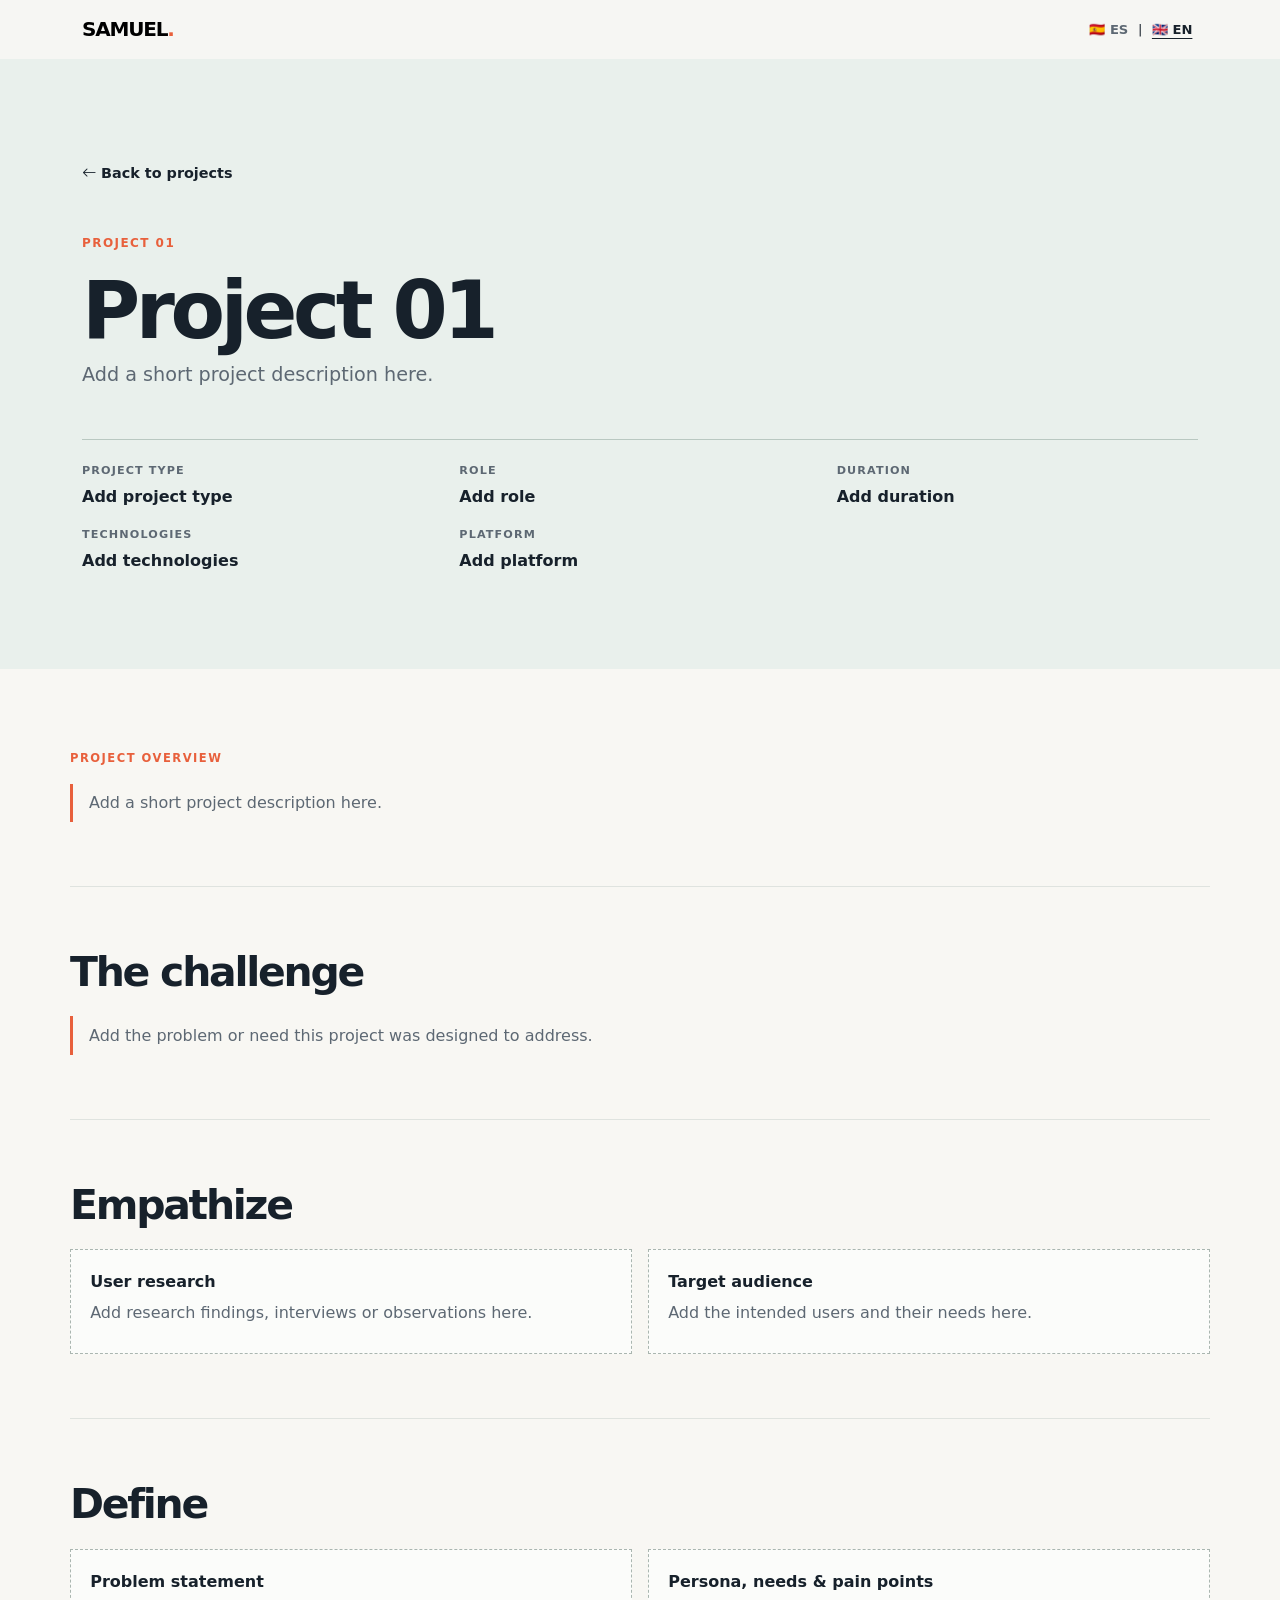
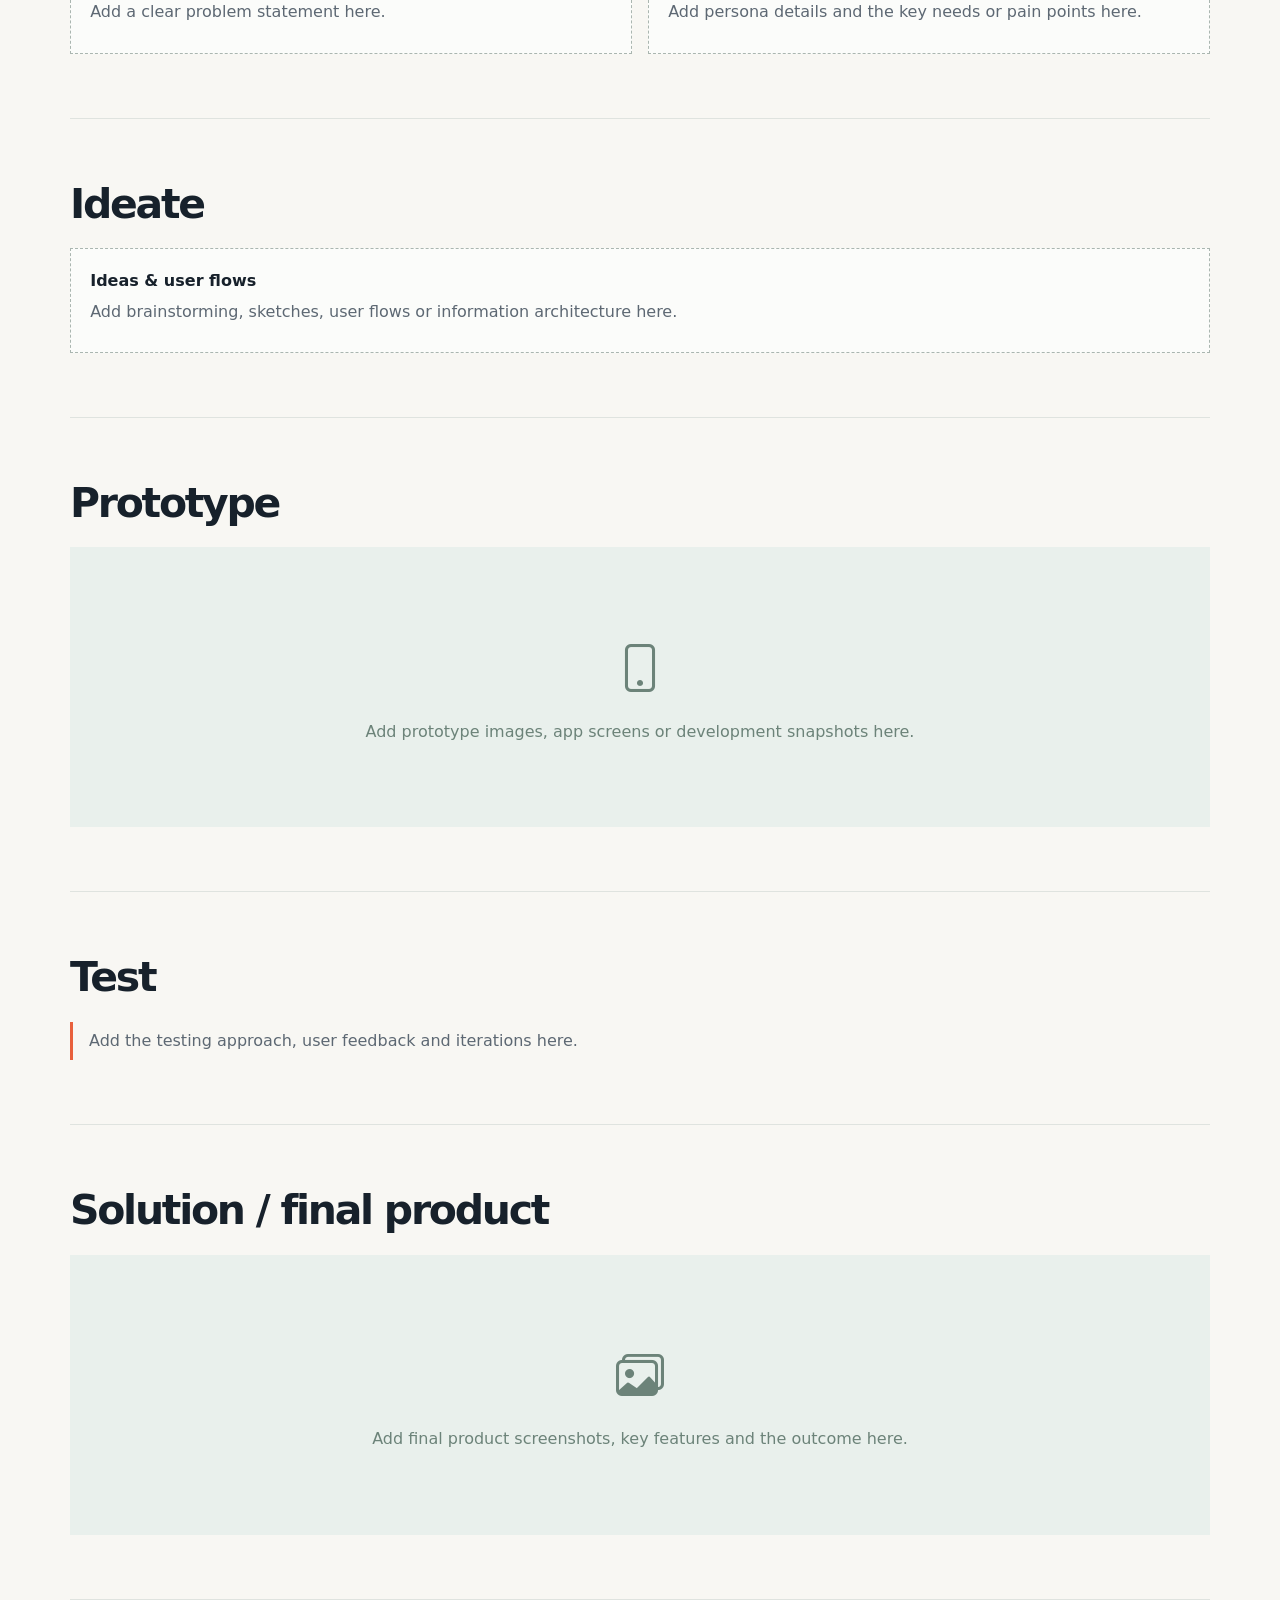
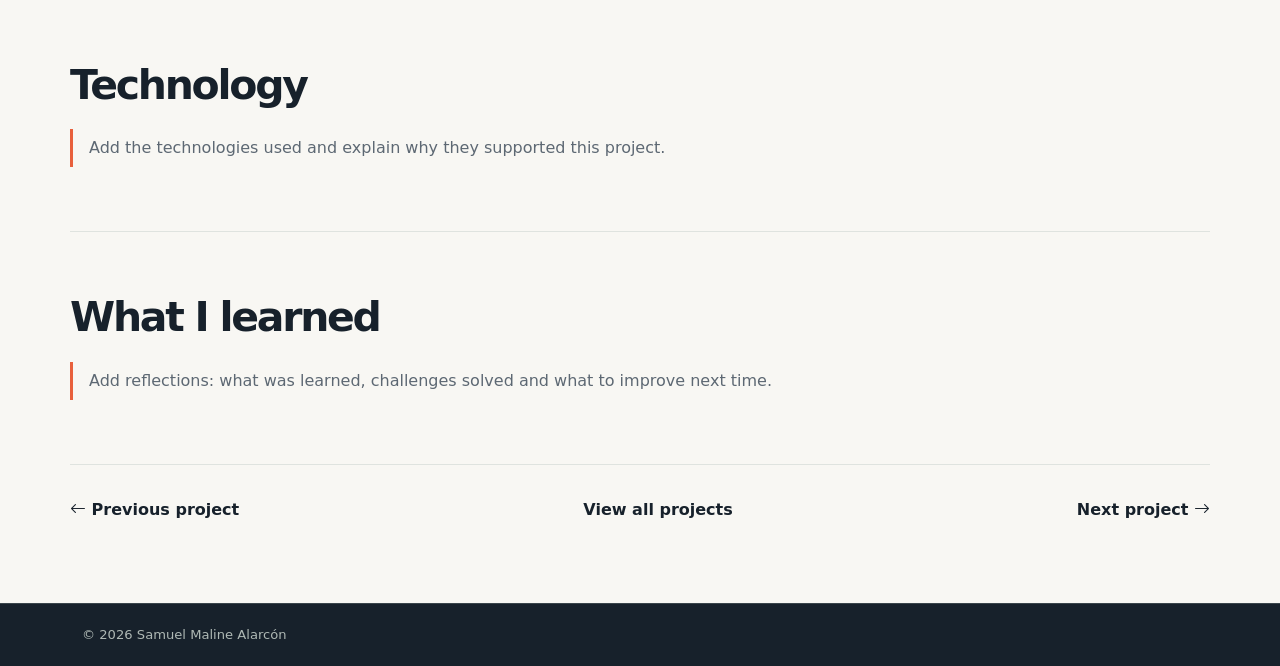
==== projects/project-1.html @ 0cc23535 "first commit" ====
<!doctype html><html lang="en"><head><meta charset="utf-8"><meta name="viewport" content="width=device-width, initial-scale=1"><meta name="description" content="Project 01 case study — Samuel Maline Alarcón."><title>Project 01 | Samuel Maline Alarcón</title><link href="https://cdn.jsdelivr.net/npm/bootstrap@5.3.8/dist/css/bootstrap.min.css" rel="stylesheet"><link href="https://cdn.jsdelivr.net/npm/bootstrap-icons@1.13.1/font/bootstrap-icons.min.css" rel="stylesheet"><link rel="stylesheet" href="../css/style.css"></head><body>
<nav class="navbar fixed-top"><div class="container"><a class="navbar-brand" href="../index.html">SAMUEL<span>.</span></a><div class="language-switcher" role="group" aria-label="Language"><button data-lang="es" aria-label="Español">🇪🇸 ES</button><span>|</span><button data-lang="en" aria-label="English">🇬🇧 EN</button></div></div></nav>
<main><header class="case-hero"><div class="container"><a class="back-link" href="../index.html#projects" data-i18n="backProjects"><i class="bi bi-arrow-left"></i> Back to projects</a><p class="case-label">Project 01</p><h1>Project 01</h1><p class="case-summary" data-i18n="overviewDescription">Add a short project description here.</p><dl class="case-meta"><div><dt data-i18n="caseType">Project type</dt><dd data-i18n="overviewType">Add project type</dd></div><div><dt data-i18n="caseRole">Role</dt><dd data-i18n="overviewRole">Add role</dd></div><div><dt data-i18n="caseDuration">Duration</dt><dd data-i18n="overviewDuration">Add duration</dd></div><div><dt data-i18n="caseTech">Technologies</dt><dd data-i18n="overviewTech">Add technologies</dd></div><div><dt data-i18n="casePlatform">Platform</dt><dd data-i18n="overviewPlatform">Add platform</dd></div></dl></div></header>
<div class="container case-content"><section class="case-section"><p class="eyebrow" data-i18n="caseOverview">Project overview</p><p class="placeholder-content" data-i18n="overviewDescription">Add a short project description here.</p></section><section class="case-section"><h2 data-i18n="caseChallenge">The challenge</h2><p class="placeholder-content" data-i18n="challengeText">Add the problem or need this project was designed to address.</p></section><section class="case-section"><h2 data-i18n="caseEmpathize">Empathize</h2><div class="placeholder-grid"><div class="placeholder-card"><strong data-i18n="empathyResearch">User research</strong><span data-i18n="empathyResearchText">Add research findings, interviews or observations here.</span></div><div class="placeholder-card"><strong data-i18n="empathyAudience">Target audience</strong><span data-i18n="empathyAudienceText">Add the intended users and their needs here.</span></div></div></section><section class="case-section"><h2 data-i18n="caseDefine">Define</h2><div class="placeholder-grid"><div class="placeholder-card"><strong data-i18n="defineStatement">Problem statement</strong><span data-i18n="defineStatementText">Add a clear problem statement here.</span></div><div class="placeholder-card"><strong data-i18n="definePersona">Persona, needs & pain points</strong><span data-i18n="definePersonaText">Add persona details and the key needs or pain points here.</span></div></div></section><section class="case-section"><h2 data-i18n="caseIdeate">Ideate</h2><div class="placeholder-card"><strong data-i18n="ideateIdeas">Ideas & user flows</strong><span data-i18n="ideateIdeasText">Add brainstorming, sketches, user flows or information architecture here.</span></div></section><section class="case-section"><h2 data-i18n="casePrototype">Prototype</h2><div class="mockup-placeholder"><i class="bi bi-phone"></i><span data-i18n="prototypeText">Add prototype images, app screens or development snapshots here.</span></div></section><section class="case-section"><h2 data-i18n="caseTest">Test</h2><p class="placeholder-content" data-i18n="testText">Add the testing approach, user feedback and iterations here.</p></section><section class="case-section"><h2 data-i18n="caseSolution">Solution / final product</h2><div class="mockup-placeholder"><i class="bi bi-images"></i><span data-i18n="solutionText">Add final product screenshots, key features and the outcome here.</span></div></section><section class="case-section"><h2 data-i18n="caseTechnology">Technology</h2><p class="placeholder-content" data-i18n="technologyText">Add the technologies used and explain why they supported this project.</p></section><section class="case-section"><h2 data-i18n="caseLearned">What I learned</h2><p class="placeholder-content" data-i18n="learnedText">Add reflections: what was learned, challenges solved and what to improve next time.</p></section><nav class="case-navigation" aria-label="Project navigation"><a href="project-3.html" data-i18n="previous"><i class="bi bi-arrow-left"></i> Previous project</a><a href="../index.html#projects" data-i18n="allProjects">View all projects</a><a href="project-2.html" data-i18n="next">Next project <i class="bi bi-arrow-right"></i></a></nav></div></main><footer><div class="container">© <span id="year"></span> Samuel Maline Alarcón</div></footer><script src="../js/script.js"></script><script src="../js/case-study.js"></script></body></html>
---- css/style.css ----
:root{--ink:#17212b;--muted:#5d6873;--paper:#f8f7f3;--white:#fff;--accent:#e8603c;--line:#dfe3df;--soft:#e9f0ec}*{box-sizing:border-box}html{scroll-behavior:smooth}body{font-family:Inter,ui-sans-serif,system-ui,-apple-system,"Segoe UI",sans-serif;color:var(--ink);background:var(--paper);line-height:1.6}.skip-link{position:absolute;left:-9999px;z-index:9999;background:var(--ink);color:#fff;padding:.65rem 1rem}.skip-link:focus{left:1rem;top:1rem}.navbar{background:rgba(248,247,243,.91);backdrop-filter:blur(10px);border-bottom:1px solid transparent}.navbar.scrolled{border-color:var(--line)}.navbar-brand{font-weight:800;letter-spacing:-.06em;font-size:1.25rem}.navbar-brand span{color:var(--accent)}.nav-link{color:var(--ink)!important;font-size:.9rem;padding:.8rem 1rem!important}.nav-link:hover,.nav-link:focus{color:var(--accent)!important}.language-switcher{display:flex;align-items:center;gap:.25rem;font-size:.82rem}.language-switcher button{border:0;background:none;padding:.35rem;color:var(--muted);font-weight:650}.language-switcher button.active{color:var(--ink);text-decoration:underline;text-underline-offset:4px}.section-pad{padding:7.5rem 0}.hero{min-height:100vh;display:grid;align-items:center;padding-top:8rem;background:linear-gradient(110deg,var(--paper) 45%,var(--soft) 45%)}.eyebrow{text-transform:uppercase;letter-spacing:.13em;font-size:.72rem;font-weight:750;color:var(--accent);margin-bottom:1rem}h1,h2{line-height:1.05;letter-spacing:-.055em;font-weight:750}h1{font-size:clamp(3.1rem,7vw,6.6rem);max-width:760px}h2{font-size:clamp(2.35rem,4.2vw,4.4rem)}.hero-copy{font-size:1.15rem;color:var(--muted);max-width:620px;margin:2rem 0}.btn{padding:.78rem 1.2rem;border-radius:0;font-weight:650}.btn-primary{--bs-btn-bg:var(--accent);--bs-btn-border-color:var(--accent);--bs-btn-hover-bg:#c84b2b;--bs-btn-hover-border-color:#c84b2b}.portrait-frame{width:min(100%,390px);margin-left:auto;position:relative}.portrait-frame>img{aspect-ratio:4/5;width:100%;object-fit:cover;background:var(--soft)}.portrait-placeholder{aspect-ratio:4/5;background:var(--ink);color:#fff;display:flex;align-items:center;justify-content:center;flex-direction:column;gap:.75rem;padding:2rem;text-align:center}.portrait-placeholder i{font-size:4rem;color:var(--accent)}.portrait-caption{display:flex;justify-content:space-between;align-items:center;gap:1rem;margin-left:-2rem;margin-top:-2rem;position:relative;background:#fff;padding:1.1rem 1.25rem;font-size:.85rem;font-weight:650}.about{background:var(--white)}.lead{font-size:1.35rem;line-height:1.55}.skills-grid{display:flex;flex-wrap:wrap;gap:.55rem;margin:2.2rem 0}.skills-grid span{background:var(--soft);padding:.45rem .8rem;font-size:.9rem;font-weight:650}.transferable{display:flex;gap:1rem;border-top:1px solid var(--line);padding-top:1.5rem;max-width:700px}.transferable i{color:var(--accent);font-size:1.2rem}.transferable p{margin:0;color:var(--muted)}.section-heading{display:flex;justify-content:space-between;align-items:end;gap:2rem;margin-bottom:3rem}.section-heading>p{max-width:390px;color:var(--muted)}.project-card{background:#fff;border:1px solid var(--line);height:100%;display:flex;flex-direction:column;transition:transform .2s ease,box-shadow .2s ease}.project-card:hover{transform:translateY(-5px);box-shadow:0 14px 32px rgba(23,33,43,.09)}.project-visual{height:230px;display:grid;place-items:center;background:var(--soft);color:#78928a}.project-visual i{font-size:3.7rem}.project-card-body{padding:1.7rem;display:flex;flex:1;flex-direction:column}.project-number{font-size:.73rem;letter-spacing:.1em;color:var(--accent);font-weight:750;text-transform:uppercase}.project-card h3{margin:.75rem 0;font-size:1.55rem;letter-spacing:-.04em}.project-card p{color:var(--muted);font-size:.94rem}.tech-note{font-size:.78rem!important;margin-top:auto!important;padding-top:1rem;border-top:1px solid var(--line)}.text-link{align-self:flex-start;color:var(--ink);font-weight:700;text-decoration:none;border-bottom:2px solid var(--accent);padding-bottom:.1rem}.text-link:hover{color:var(--accent)}.contact{background:var(--ink);color:#fff}.contact-box{max-width:860px}.contact .eyebrow{color:#ff977b}.contact h2{max-width:720px}.contact-box>p:not(.eyebrow){font-size:1.15rem;color:#d5dcda;max-width:650px;margin:1.5rem 0 2rem}.contact-links{display:flex;flex-wrap:wrap;gap:1.2rem 2rem}.contact-links a{color:#fff;text-decoration:none;border-bottom:1px solid #93a39e;padding-bottom:.2rem}.contact-links a:hover{color:#ff977b}footer{background:var(--ink);color:#aeb8b4;font-size:.82rem;border-top:1px solid #3a454b;padding:1.3rem 0}
/* Case studies */.case-hero{padding:10rem 0 5rem;background:var(--soft)}.back-link{color:var(--ink);font-size:.9rem;text-decoration:none;font-weight:650}.back-link:hover{color:var(--accent)}.case-label{color:var(--accent);font-size:.75rem;font-weight:750;letter-spacing:.12em;text-transform:uppercase;margin:3rem 0 1rem}.case-hero h1{font-size:clamp(3rem,6.2vw,6rem)}.case-summary{font-size:1.2rem;max-width:650px;color:var(--muted)}.case-meta{display:grid;grid-template-columns:repeat(3,1fr);gap:1rem;border-top:1px solid #b9c8c1;margin-top:3rem;padding-top:1.4rem}.case-meta dt{font-size:.7rem;letter-spacing:.1em;text-transform:uppercase;color:var(--muted)}.case-meta dd{font-weight:650;margin:.25rem 0 0}.case-content{padding:5rem 0}.case-section{padding:4rem 0;border-top:1px solid var(--line)}.case-section:first-child{border-top:0;padding-top:0}.case-section h2{font-size:clamp(2rem,3.2vw,3rem);margin-bottom:1.4rem}.placeholder-content{color:var(--muted);border-left:3px solid var(--accent);padding:.4rem 0 .4rem 1rem;margin-bottom:0}.placeholder-grid{display:grid;grid-template-columns:repeat(2,1fr);gap:1rem}.placeholder-card{border:1px dashed #aab6b0;padding:1.2rem;background:#fbfcfa;color:var(--muted);min-height:105px}.placeholder-card strong{display:block;color:var(--ink);margin-bottom:.3rem}.mockup-placeholder{min-height:280px;background:var(--soft);display:flex;flex-direction:column;align-items:center;justify-content:center;color:#6c8379;gap:.7rem;text-align:center;padding:2rem}.mockup-placeholder i{font-size:3rem}.case-navigation{display:flex;justify-content:space-between;gap:1rem;border-top:1px solid var(--line);padding-top:2rem}.case-navigation a{color:var(--ink);text-decoration:none;font-weight:700}.case-navigation a:hover{color:var(--accent)}
@media(max-width:991px){.hero{min-height:auto;background:linear-gradient(160deg,var(--paper) 55%,var(--soft) 55%)}.section-pad{padding:5.5rem 0}.portrait-frame{margin:0}.navbar-collapse{padding:1rem 0}.nav-link{padding:.55rem 0!important}.language-switcher{margin-top:.5rem}.case-meta{grid-template-columns:repeat(2,1fr)}}@media(max-width:575px){.section-pad{padding:4.25rem 0}.hero{padding-top:7rem}.section-heading{display:block}.section-heading>p{margin-top:1rem}.portrait-caption{margin-left:0;margin-top:0}.case-meta,.placeholder-grid{grid-template-columns:1fr}.case-navigation{flex-direction:column}.case-navigation a:last-child{text-align:left!important}}
.cv-actions{display:flex;flex-wrap:wrap;gap:1.25rem;align-items:center;margin-top:2rem}.cv-download{color:var(--ink);font-size:.92rem;font-weight:650;text-decoration:none}.cv-download:hover,.cv-download:focus{color:var(--accent)}
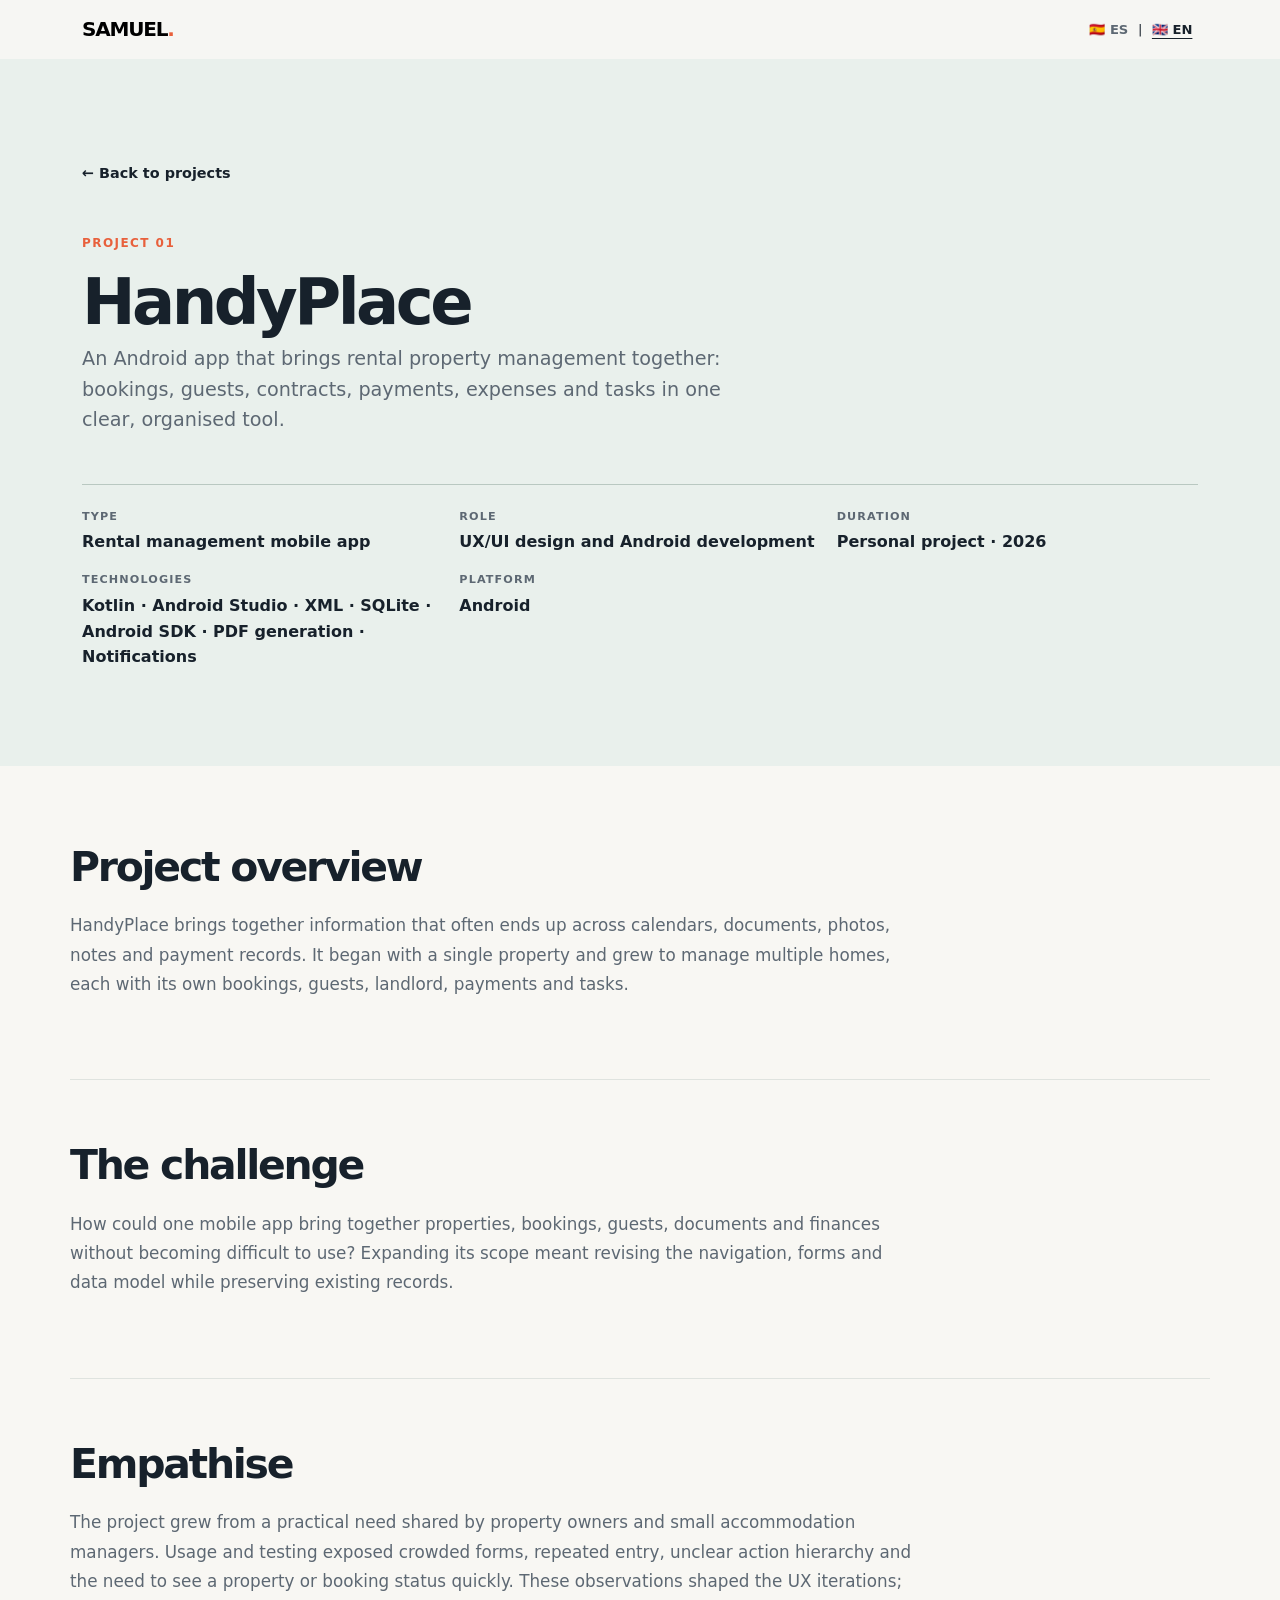
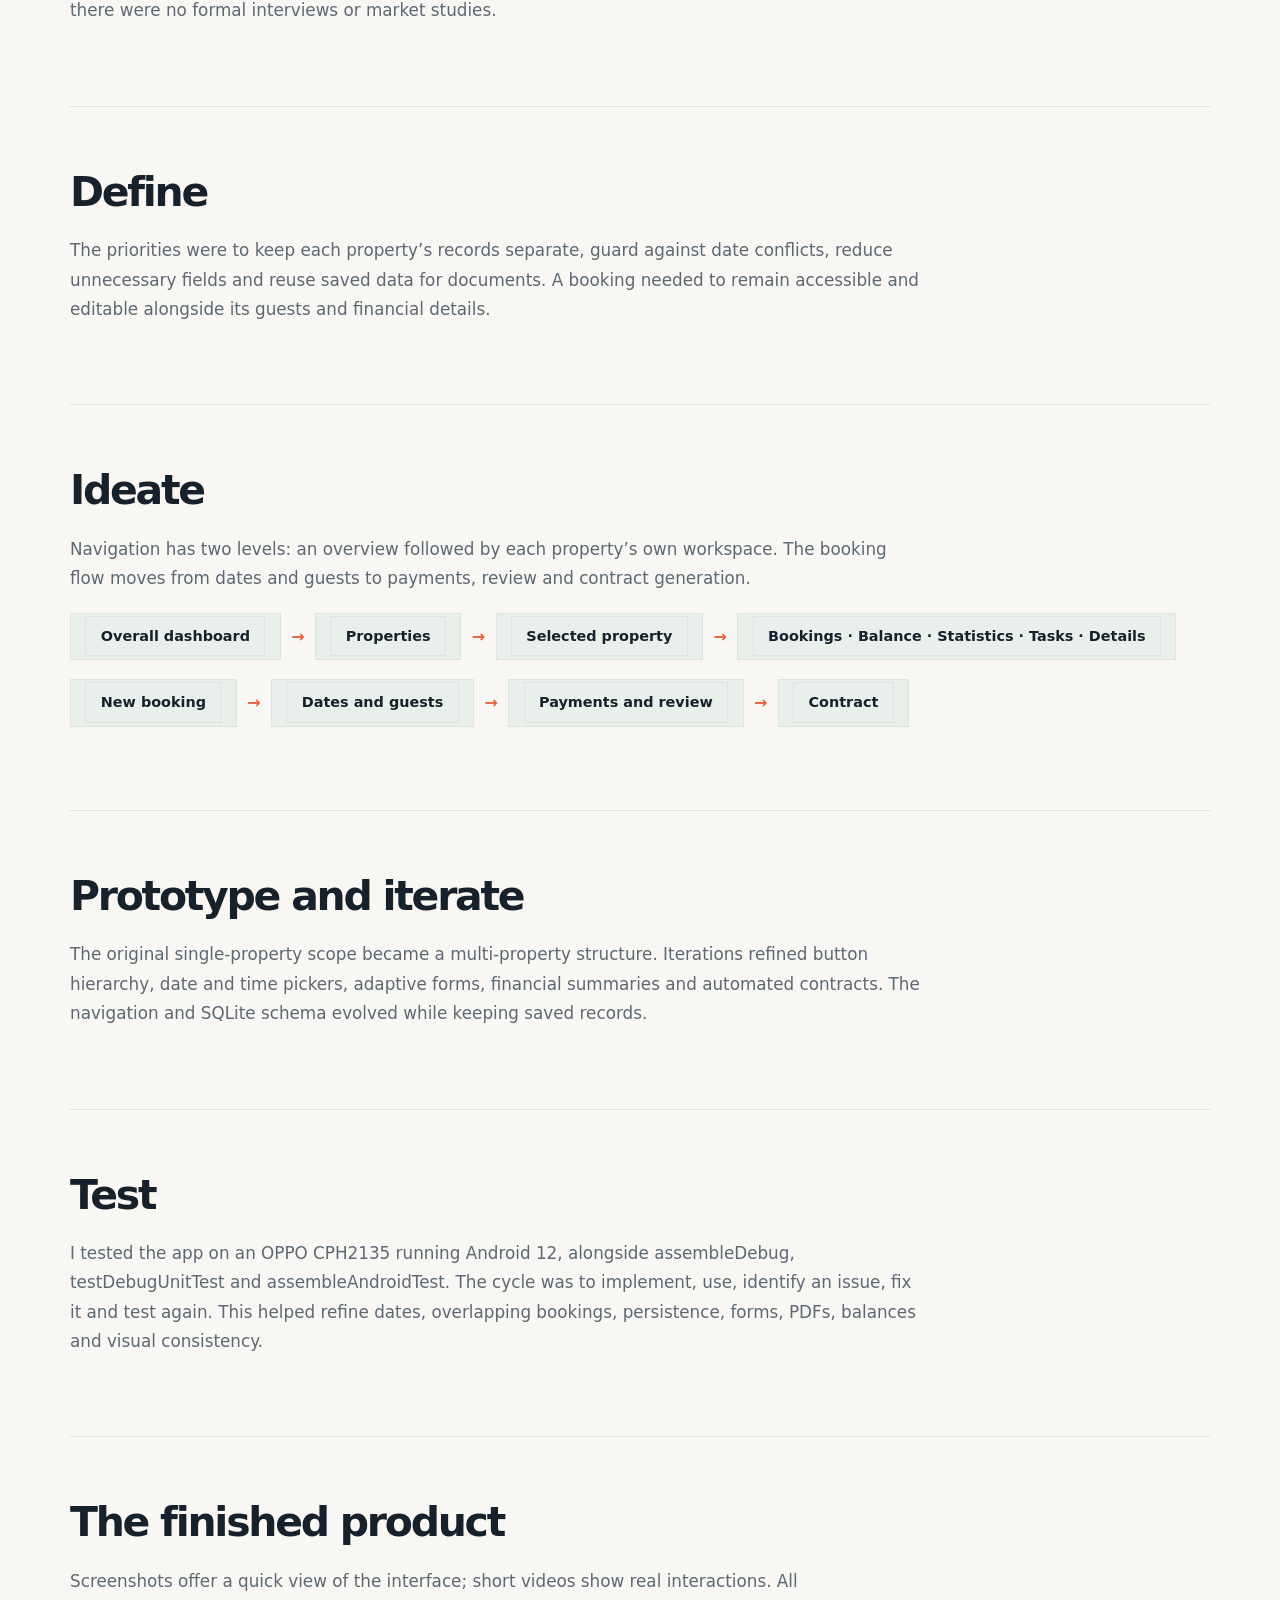
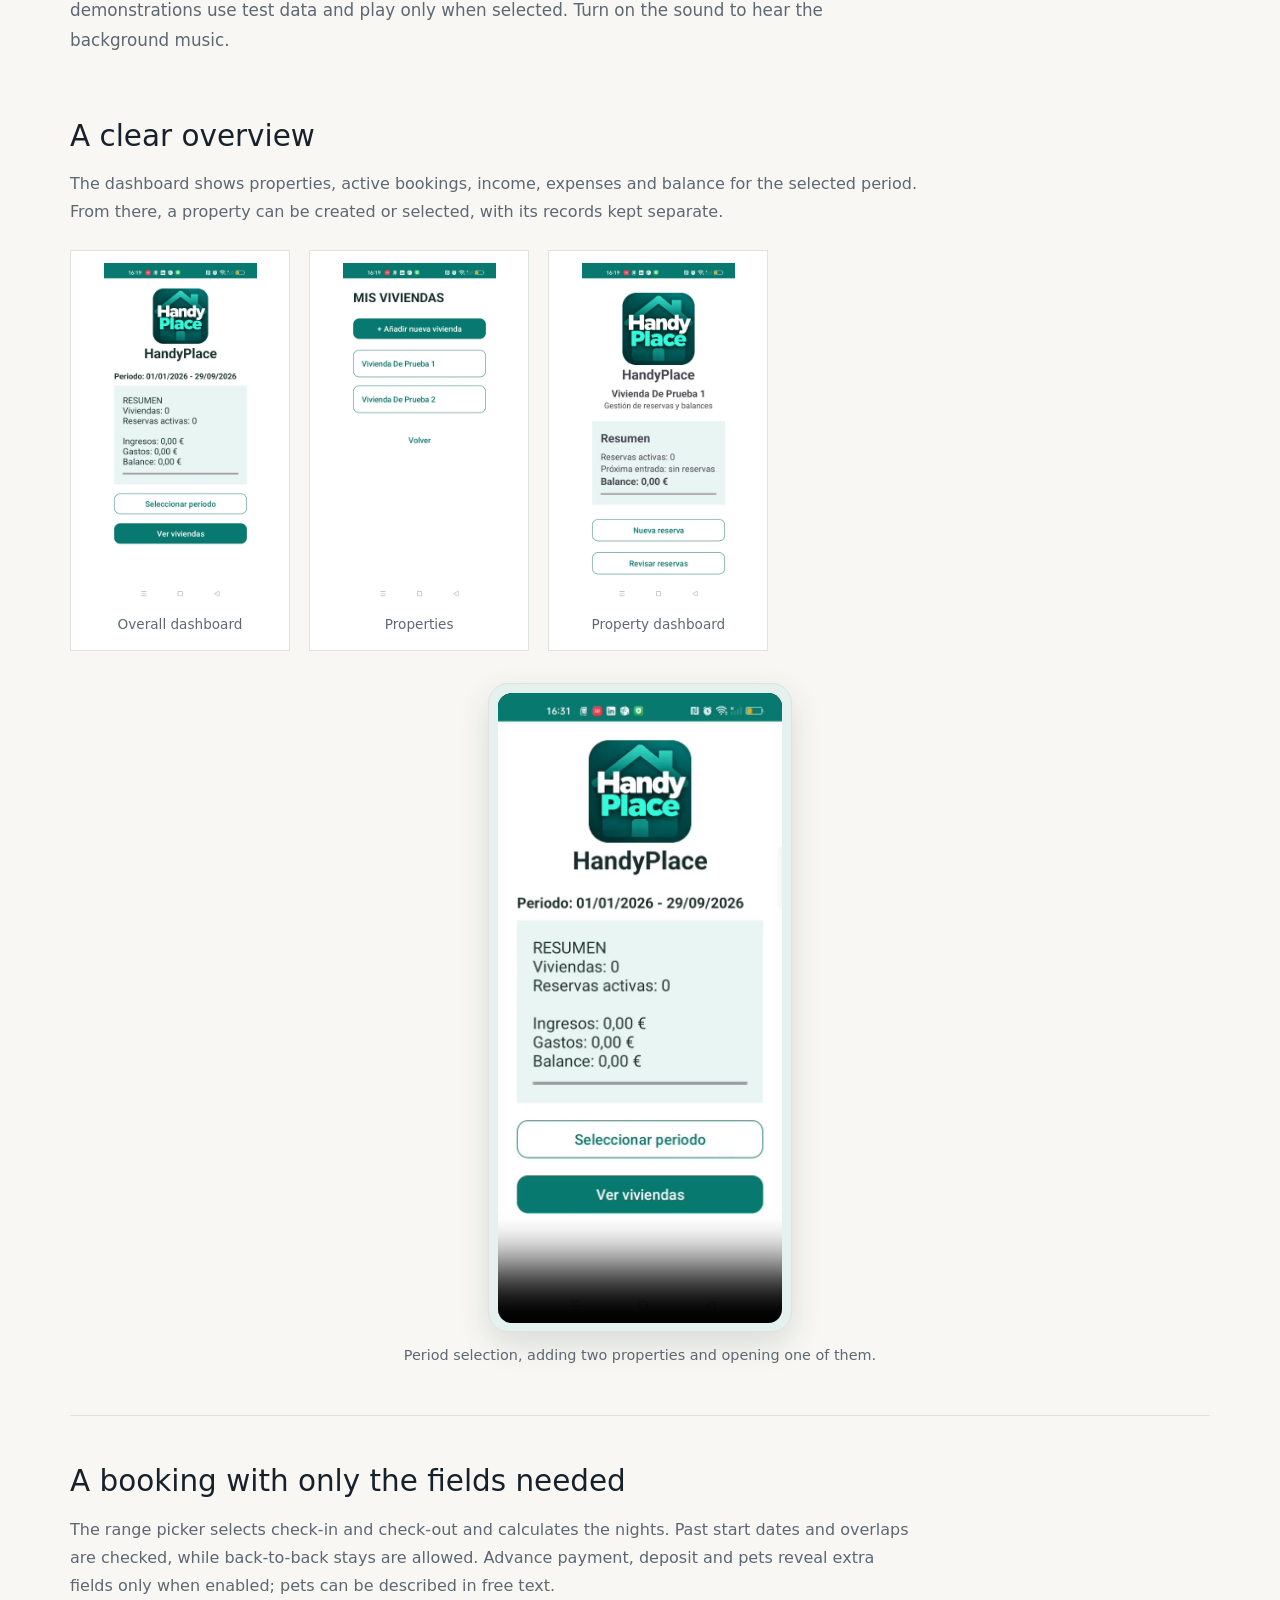
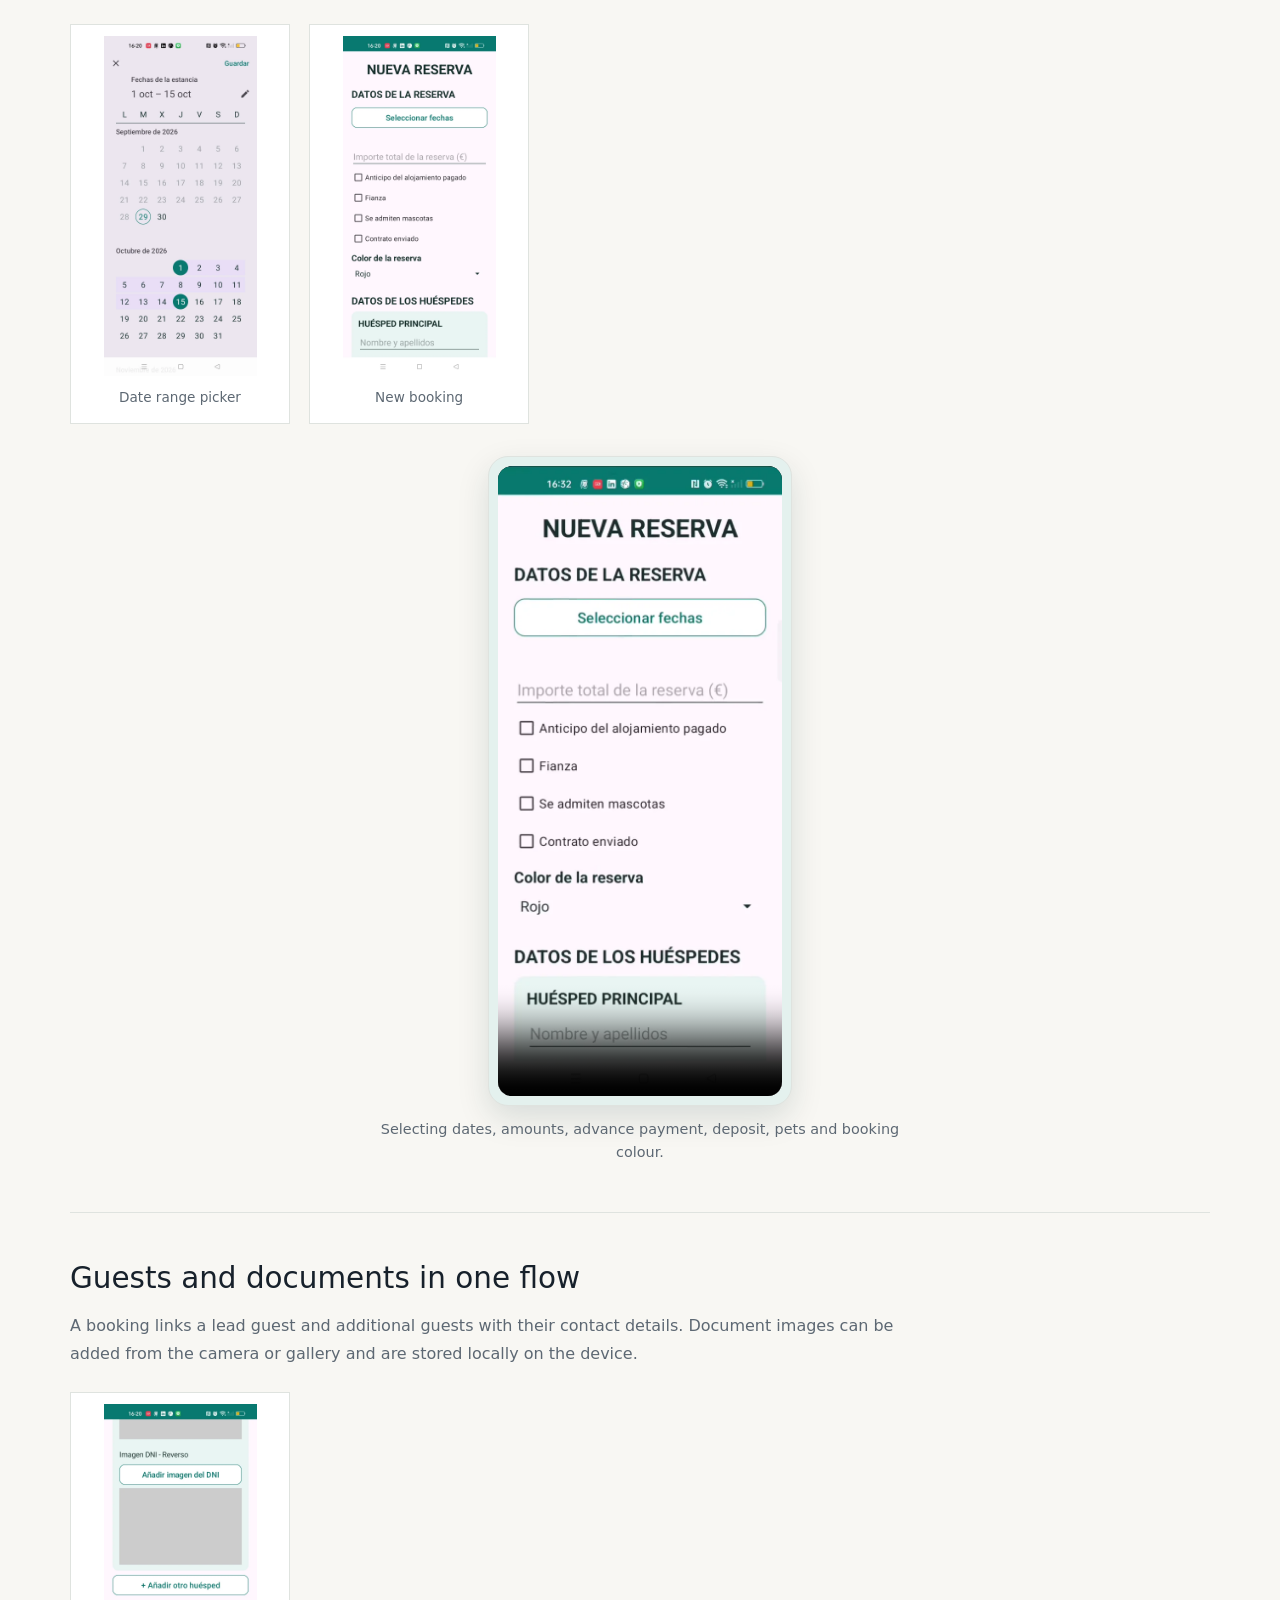
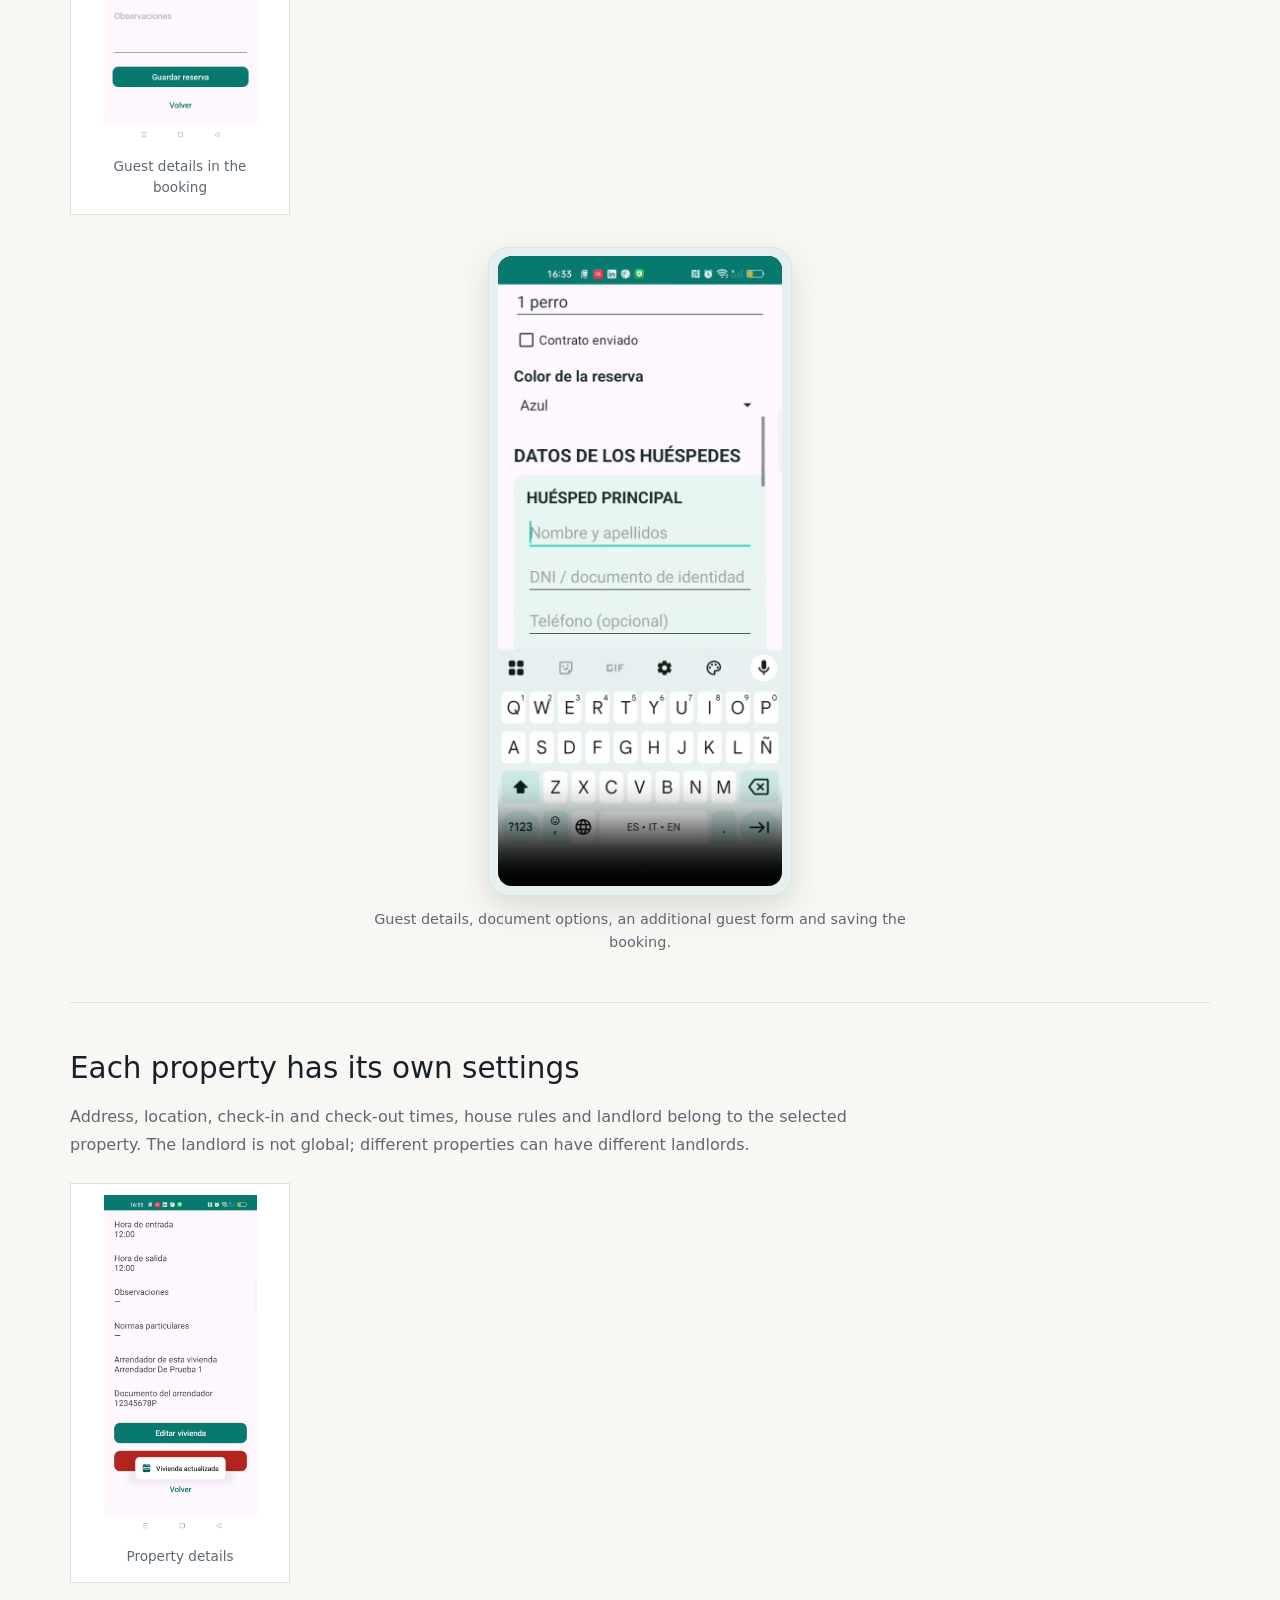
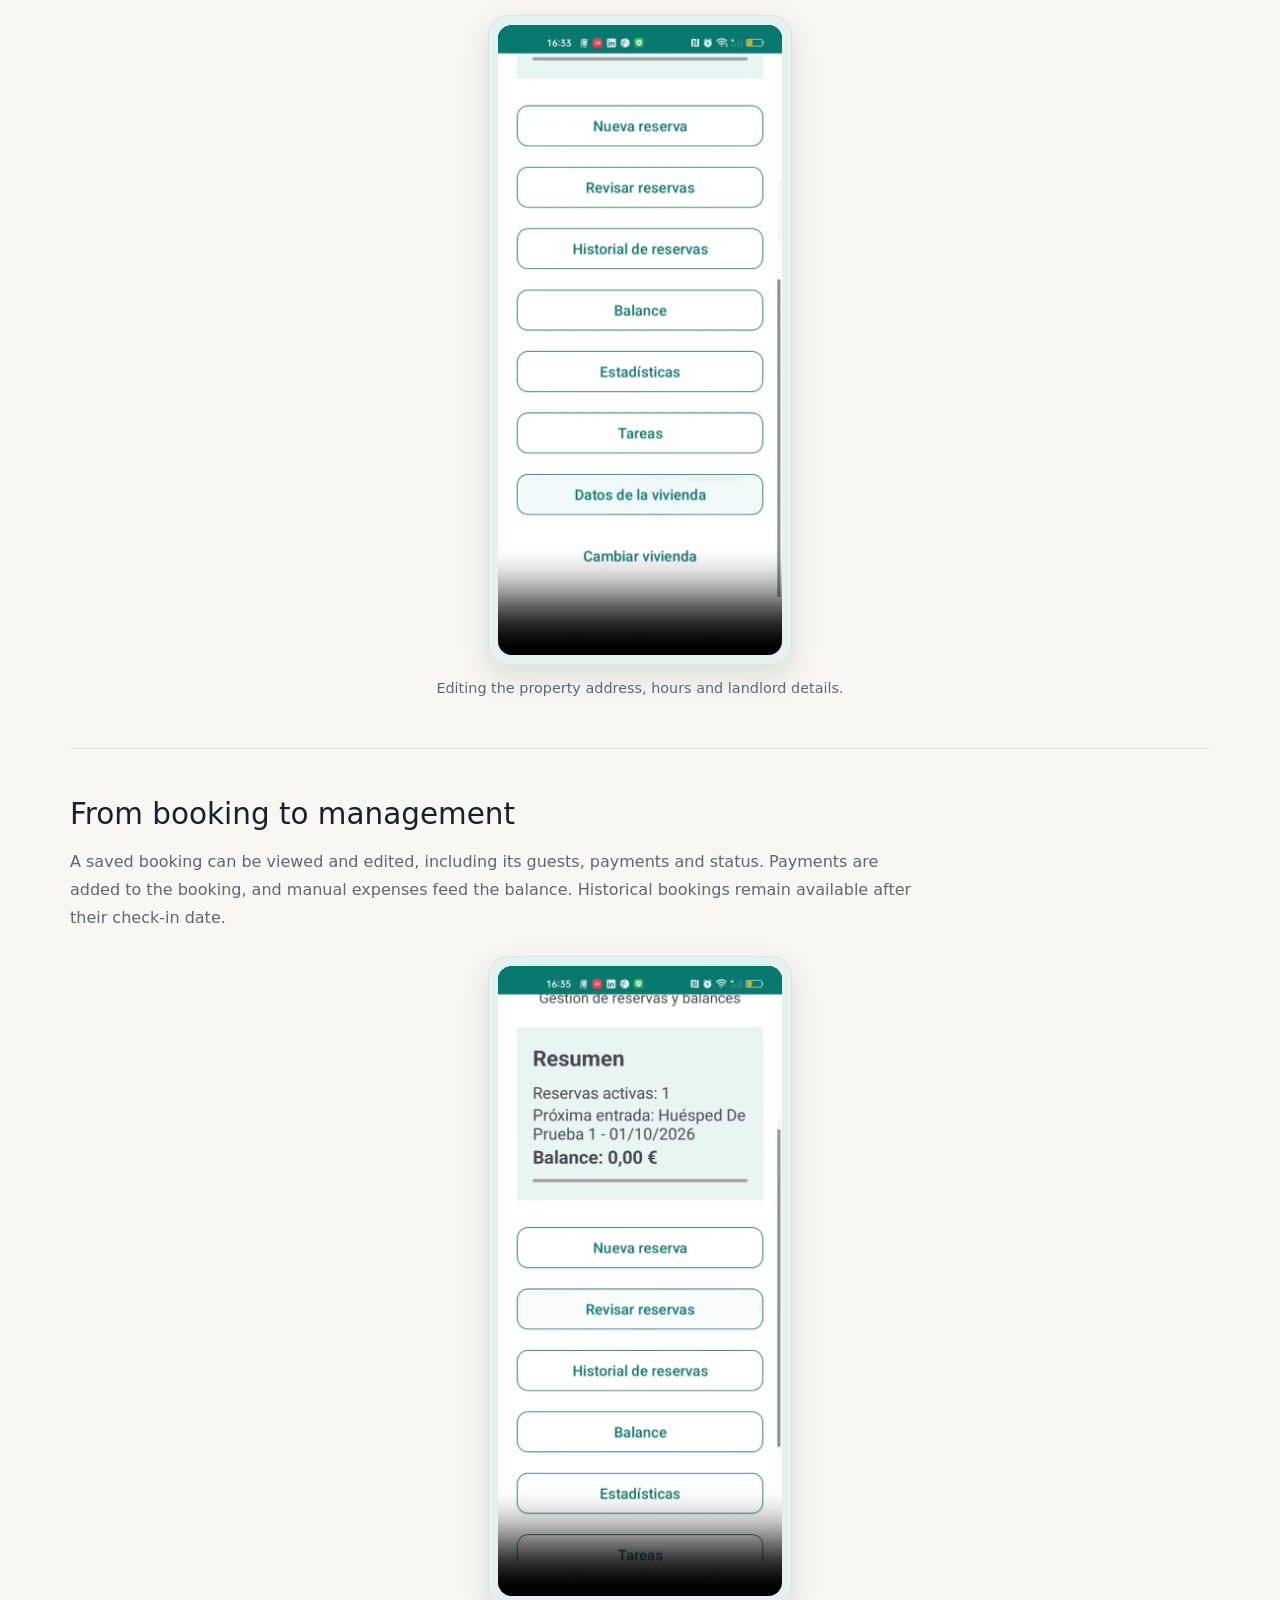
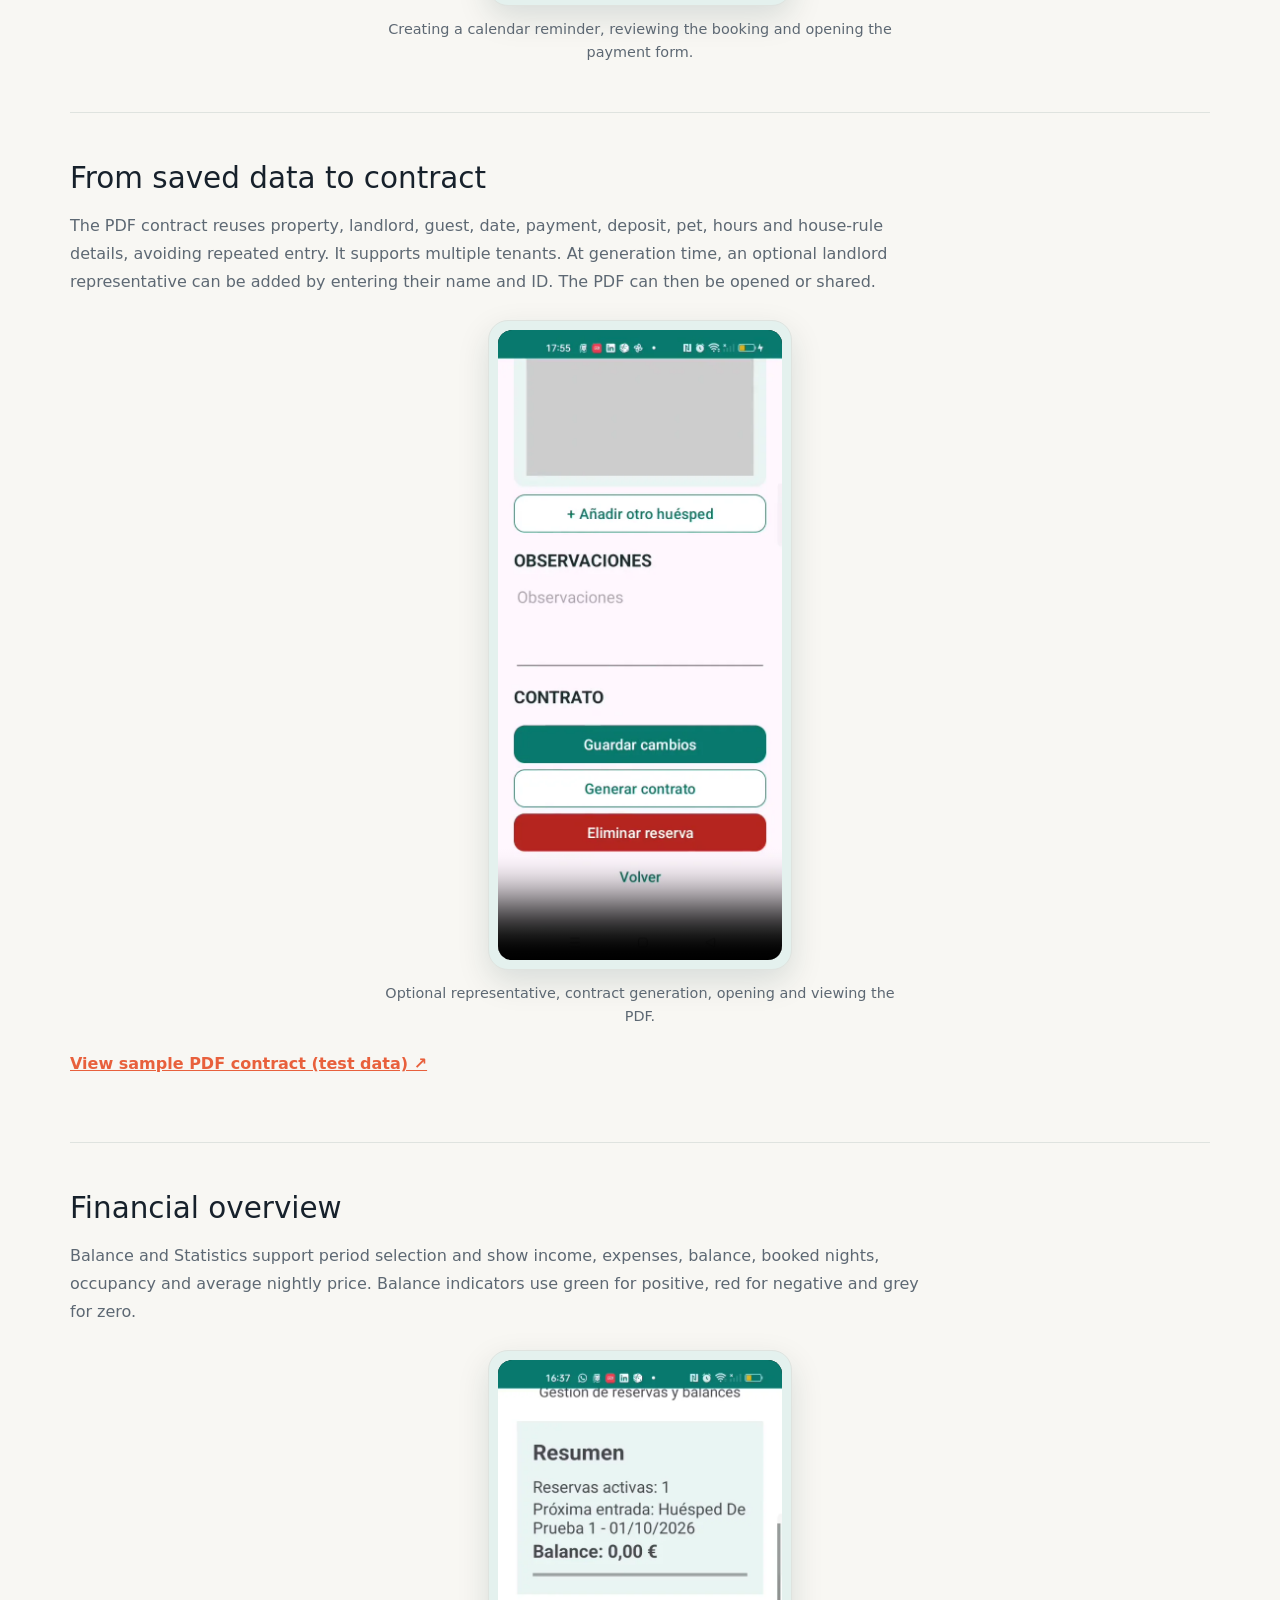
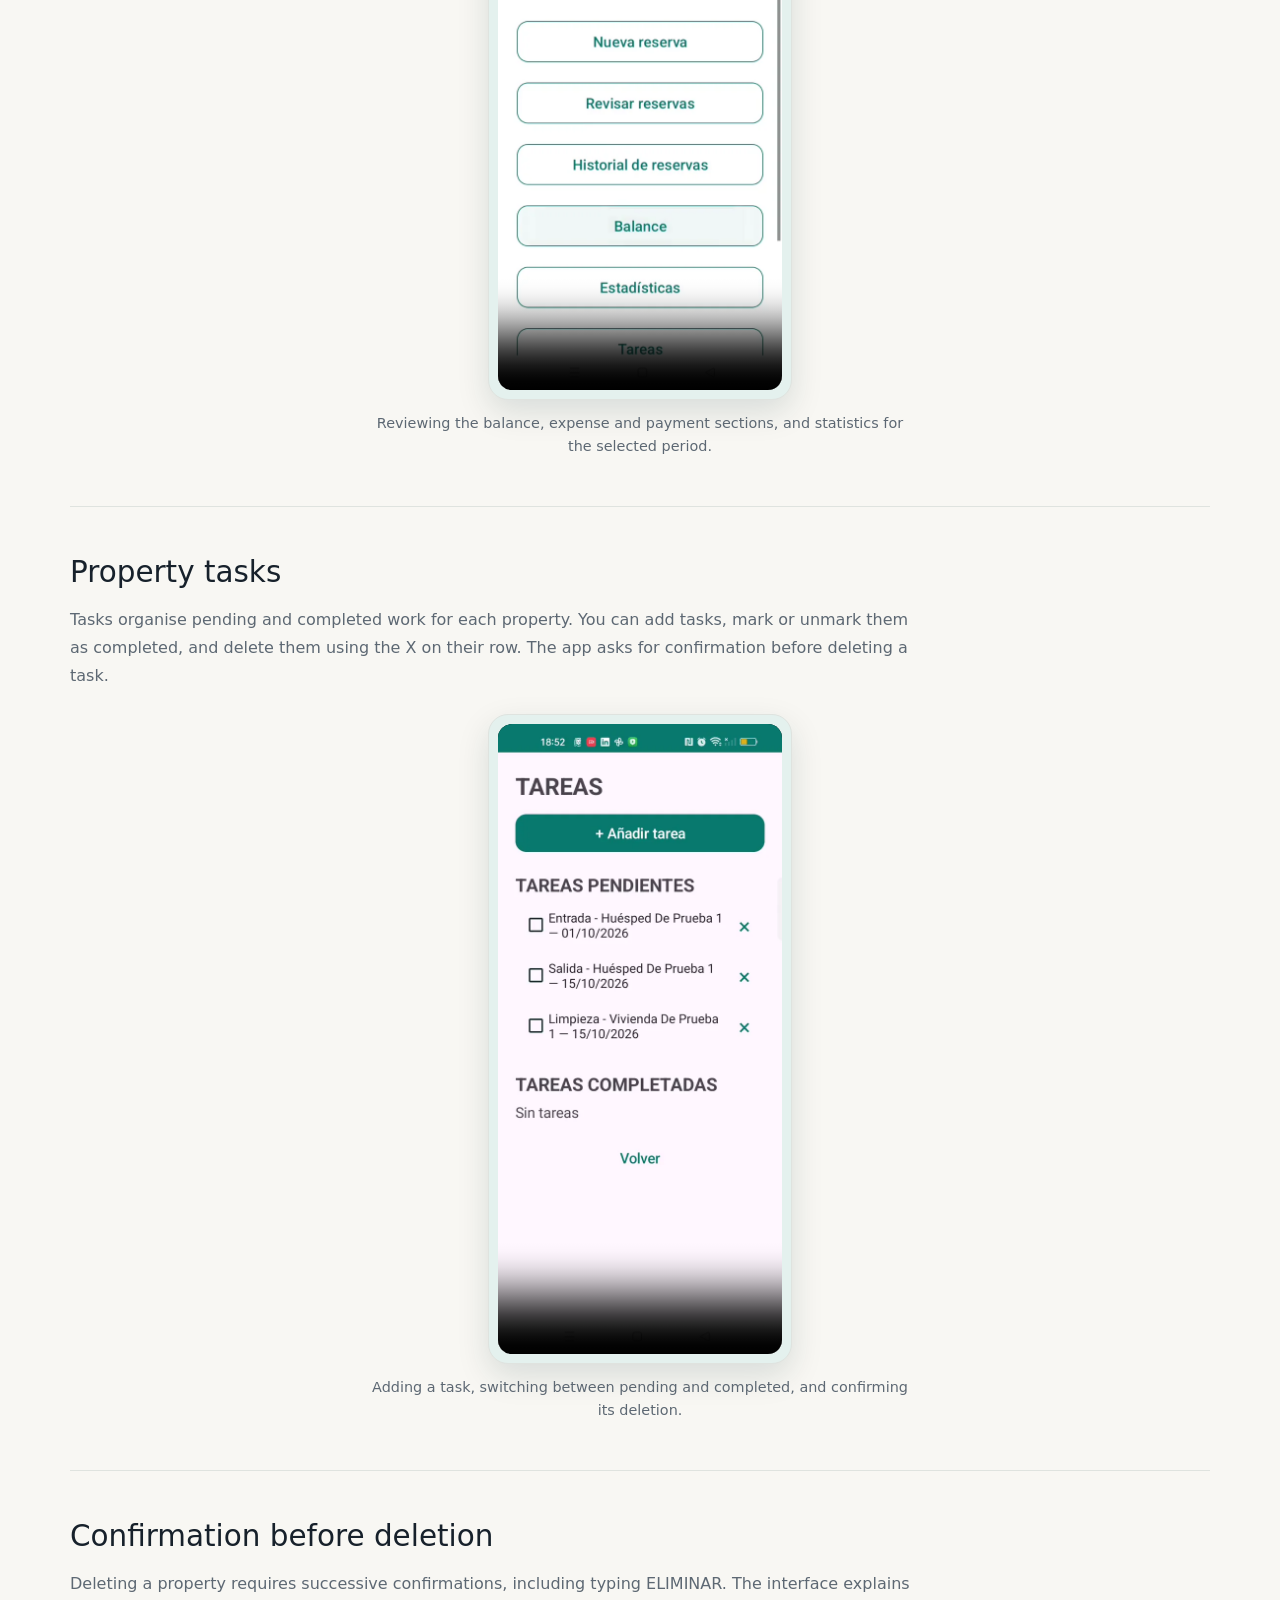
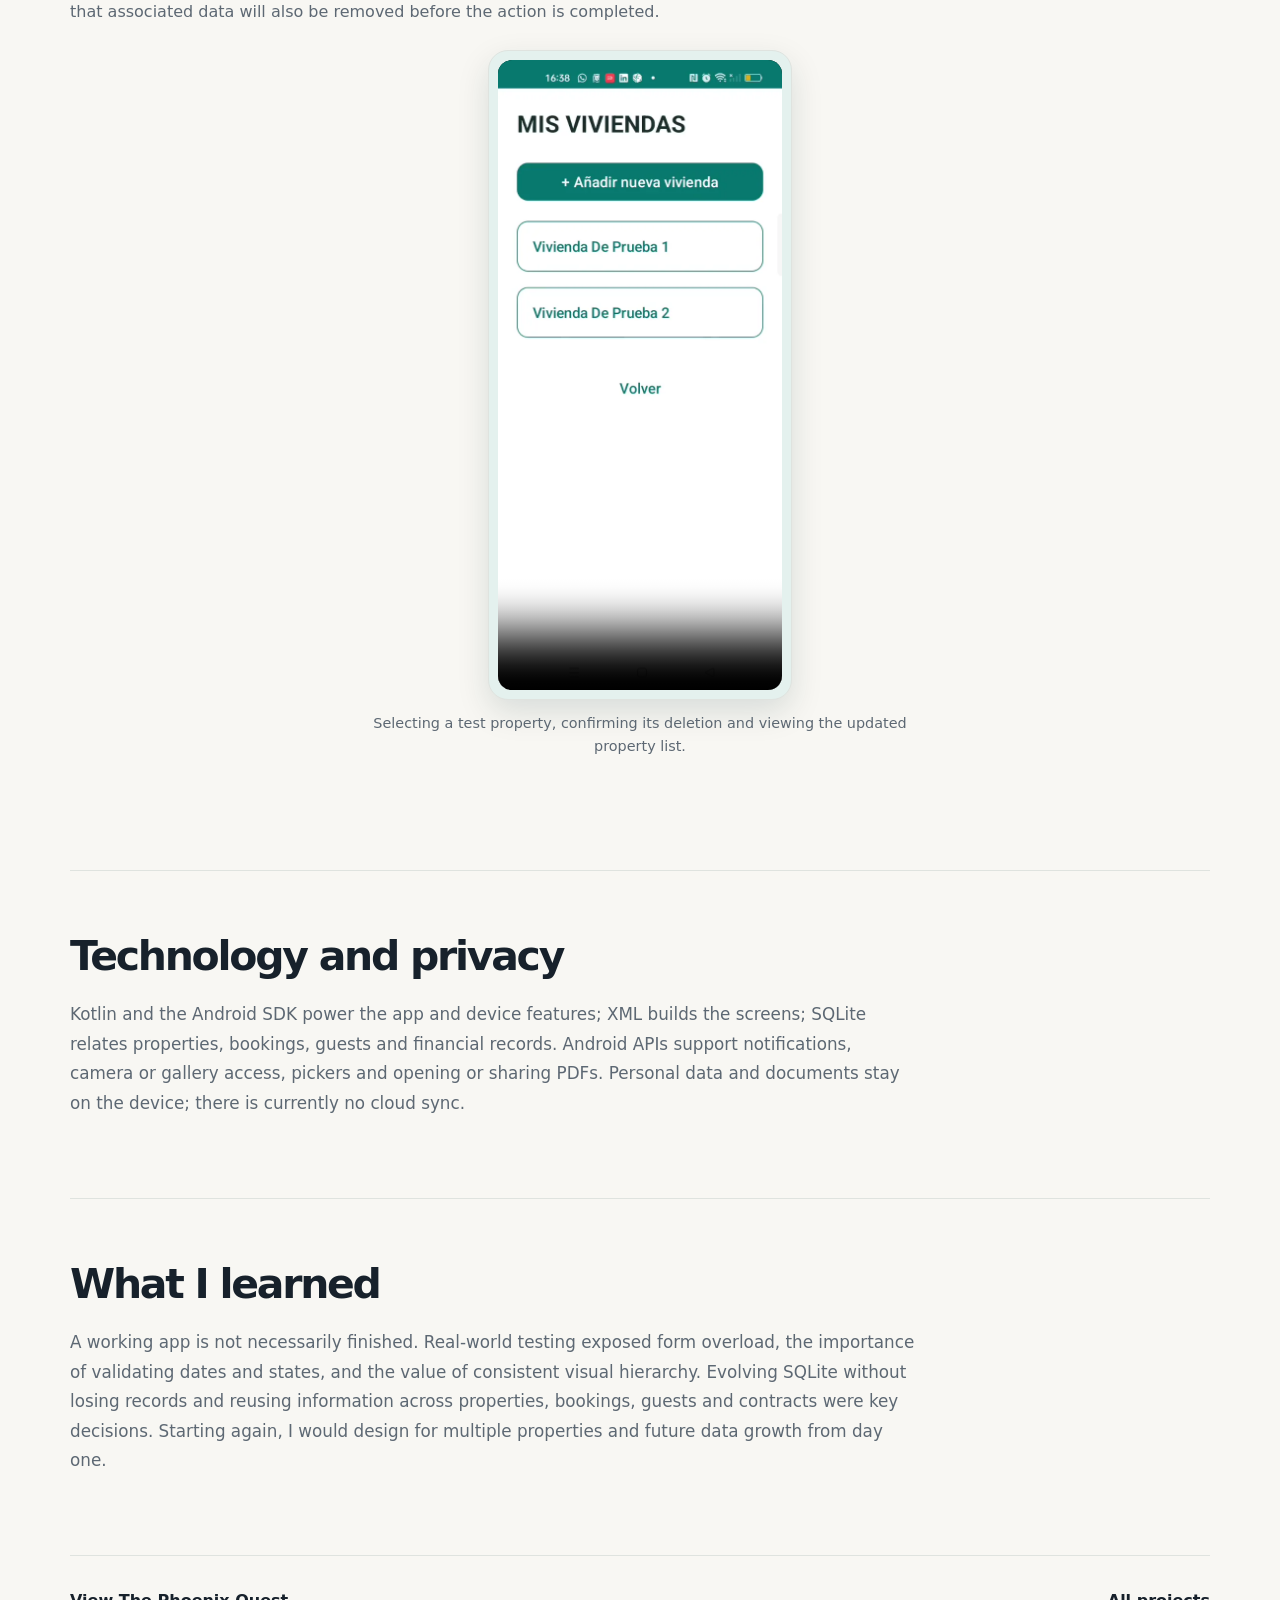
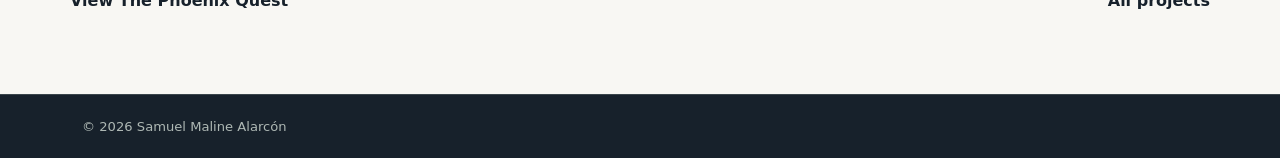
==== commit 6b6aba55: "Publicar portfolio final con dos proyectos" ====
--- a/projects/project-1.html
+++ b/projects/project-1.html
@@ -1,4 +1 @@
-<!doctype html><html lang="en"><head><meta charset="utf-8"><meta name="viewport" content="width=device-width, initial-scale=1"><meta name="description" content="Project 01 case study — Samuel Maline Alarcón."><title>Project 01 | Samuel Maline Alarcón</title><link href="https://cdn.jsdelivr.net/npm/bootstrap@5.3.8/dist/css/bootstrap.min.css" rel="stylesheet"><link href="https://cdn.jsdelivr.net/npm/bootstrap-icons@1.13.1/font/bootstrap-icons.min.css" rel="stylesheet"><link rel="stylesheet" href="../css/style.css"></head><body>
-<nav class="navbar fixed-top"><div class="container"><a class="navbar-brand" href="../index.html">SAMUEL<span>.</span></a><div class="language-switcher" role="group" aria-label="Language"><button data-lang="es" aria-label="Español">🇪🇸 ES</button><span>|</span><button data-lang="en" aria-label="English">🇬🇧 EN</button></div></div></nav>
-<main><header class="case-hero"><div class="container"><a class="back-link" href="../index.html#projects" data-i18n="backProjects"><i class="bi bi-arrow-left"></i> Back to projects</a><p class="case-label">Project 01</p><h1>Project 01</h1><p class="case-summary" data-i18n="overviewDescription">Add a short project description here.</p><dl class="case-meta"><div><dt data-i18n="caseType">Project type</dt><dd data-i18n="overviewType">Add project type</dd></div><div><dt data-i18n="caseRole">Role</dt><dd data-i18n="overviewRole">Add role</dd></div><div><dt data-i18n="caseDuration">Duration</dt><dd data-i18n="overviewDuration">Add duration</dd></div><div><dt data-i18n="caseTech">Technologies</dt><dd data-i18n="overviewTech">Add technologies</dd></div><div><dt data-i18n="casePlatform">Platform</dt><dd data-i18n="overviewPlatform">Add platform</dd></div></dl></div></header>
-<div class="container case-content"><section class="case-section"><p class="eyebrow" data-i18n="caseOverview">Project overview</p><p class="placeholder-content" data-i18n="overviewDescription">Add a short project description here.</p></section><section class="case-section"><h2 data-i18n="caseChallenge">The challenge</h2><p class="placeholder-content" data-i18n="challengeText">Add the problem or need this project was designed to address.</p></section><section class="case-section"><h2 data-i18n="caseEmpathize">Empathize</h2><div class="placeholder-grid"><div class="placeholder-card"><strong data-i18n="empathyResearch">User research</strong><span data-i18n="empathyResearchText">Add research findings, interviews or observations here.</span></div><div class="placeholder-card"><strong data-i18n="empathyAudience">Target audience</strong><span data-i18n="empathyAudienceText">Add the intended users and their needs here.</span></div></div></section><section class="case-section"><h2 data-i18n="caseDefine">Define</h2><div class="placeholder-grid"><div class="placeholder-card"><strong data-i18n="defineStatement">Problem statement</strong><span data-i18n="defineStatementText">Add a clear problem statement here.</span></div><div class="placeholder-card"><strong data-i18n="definePersona">Persona, needs & pain points</strong><span data-i18n="definePersonaText">Add persona details and the key needs or pain points here.</span></div></div></section><section class="case-section"><h2 data-i18n="caseIdeate">Ideate</h2><div class="placeholder-card"><strong data-i18n="ideateIdeas">Ideas & user flows</strong><span data-i18n="ideateIdeasText">Add brainstorming, sketches, user flows or information architecture here.</span></div></section><section class="case-section"><h2 data-i18n="casePrototype">Prototype</h2><div class="mockup-placeholder"><i class="bi bi-phone"></i><span data-i18n="prototypeText">Add prototype images, app screens or development snapshots here.</span></div></section><section class="case-section"><h2 data-i18n="caseTest">Test</h2><p class="placeholder-content" data-i18n="testText">Add the testing approach, user feedback and iterations here.</p></section><section class="case-section"><h2 data-i18n="caseSolution">Solution / final product</h2><div class="mockup-placeholder"><i class="bi bi-images"></i><span data-i18n="solutionText">Add final product screenshots, key features and the outcome here.</span></div></section><section class="case-section"><h2 data-i18n="caseTechnology">Technology</h2><p class="placeholder-content" data-i18n="technologyText">Add the technologies used and explain why they supported this project.</p></section><section class="case-section"><h2 data-i18n="caseLearned">What I learned</h2><p class="placeholder-content" data-i18n="learnedText">Add reflections: what was learned, challenges solved and what to improve next time.</p></section><nav class="case-navigation" aria-label="Project navigation"><a href="project-3.html" data-i18n="previous"><i class="bi bi-arrow-left"></i> Previous project</a><a href="../index.html#projects" data-i18n="allProjects">View all projects</a><a href="project-2.html" data-i18n="next">Next project <i class="bi bi-arrow-right"></i></a></nav></div></main><footer><div class="container">© <span id="year"></span> Samuel Maline Alarcón</div></footer><script src="../js/script.js"></script><script src="../js/case-study.js"></script></body></html>
+<!doctype html><html lang="en"><head><meta charset="utf-8"><meta name="viewport" content="width=device-width, initial-scale=1"><meta name="description" content="HandyPlace — Samuel Maline Alarcón"><title>HandyPlace | Samuel Maline Alarcón</title><link href="https://cdn.jsdelivr.net/npm/bootstrap@5.3.8/dist/css/bootstrap.min.css" rel="stylesheet"><link href="https://cdn.jsdelivr.net/npm/bootstrap-icons@1.13.1/font/bootstrap-icons.min.css" rel="stylesheet"><link rel="stylesheet" href="../css/style.css"></head><body><nav class="navbar fixed-top"><div class="container"><a class="navbar-brand" href="../index.html">SAMUEL<span>.</span></a><div class="language-switcher" role="group" aria-label="Language"><button data-lang="es" aria-label="Español">🇪🇸 ES</button><span>|</span><button data-lang="en" aria-label="English">🇬🇧 EN</button></div></div></nav><main><header class="case-hero"><div class="container"><a class="back-link" href="../index.html#projects"><span data-es="← Volver a proyectos" data-en="← Back to projects">← Back to projects</span></a><p class="case-label">Project 01</p><h1>HandyPlace</h1><p class="case-summary"><span data-es="Aplicación Android para centralizar la gestión de viviendas destinadas al alquiler, reuniendo reservas, huéspedes, contratos, cobros, gastos y tareas en una única herramienta sencilla y organizada." data-en="An Android app that brings rental property management together: bookings, guests, contracts, payments, expenses and tasks in one clear, organised tool.">An Android app that brings rental property management together: bookings, guests, contracts, payments, expenses and tasks in one clear, organised tool.</span></p><dl class="case-meta"><div><dt><span data-es="Tipo" data-en="Type">Type</span></dt><dd><span data-es="Aplicación móvil de gestión de alojamientos" data-en="Rental management mobile app">Rental management mobile app</span></dd></div><div><dt><span data-es="Rol" data-en="Role">Role</span></dt><dd><span data-es="Diseño UX/UI y desarrollo Android" data-en="UX/UI design and Android development">UX/UI design and Android development</span></dd></div><div><dt><span data-es="Duración" data-en="Duration">Duration</span></dt><dd><span data-es="Proyecto personal · 2026" data-en="Personal project · 2026">Personal project · 2026</span></dd></div><div><dt><span data-es="Tecnologías" data-en="Technologies">Technologies</span></dt><dd><span data-es="Kotlin · Android Studio · XML · SQLite · Android SDK · Generación de PDF · Notificaciones" data-en="Kotlin · Android Studio · XML · SQLite · Android SDK · PDF generation · Notifications">Kotlin · Android Studio · XML · SQLite · Android SDK · PDF generation · Notifications</span></dd></div><div><dt><span data-es="Plataforma" data-en="Platform">Platform</span></dt><dd><span data-es="Android" data-en="Android">Android</span></dd></div></dl></div></header><div class="container case-content"><section class="case-section"><h2><span data-es="Resumen del proyecto" data-en="Project overview">Project overview</span></h2><p><span data-es="HandyPlace reúne información que suele acabar en calendarios, documentos, fotografías, notas y registros económicos. Empezó para una sola vivienda y evolucionó hacia la gestión de varias propiedades, cada una con sus reservas, huéspedes, arrendador, cobros y tareas." data-en="HandyPlace brings together information that often ends up across calendars, documents, photos, notes and payment records. It began with a single property and grew to manage multiple homes, each with its own bookings, guests, landlord, payments and tasks.">HandyPlace brings together information that often ends up across calendars, documents, photos, notes and payment records. It began with a single property and grew to manage multiple homes, each with its own bookings, guests, landlord, payments and tasks.</span></p></section><section class="case-section"><h2><span data-es="El reto" data-en="The challenge">The challenge</span></h2><p><span data-es="¿Cómo centralizar viviendas, reservas, huéspedes, documentación y movimientos económicos en el móvil sin que la cantidad de información convierta la experiencia en algo complejo? Al ampliar el alcance, hubo que reorganizar navegación, formularios y datos conservando los registros existentes." data-en="How could one mobile app bring together properties, bookings, guests, documents and finances without becoming difficult to use? Expanding its scope meant revising the navigation, forms and data model while preserving existing records.">How could one mobile app bring together properties, bookings, guests, documents and finances without becoming difficult to use? Expanding its scope meant revising the navigation, forms and data model while preserving existing records.</span></p></section><section class="case-section"><h2><span data-es="Empatizar" data-en="Empathise">Empathise</span></h2><p><span data-es="El proyecto nace de una necesidad práctica de propietarios y pequeños gestores de alojamientos. Durante el uso y las pruebas observé formularios cargados, datos repetidos, acciones difíciles de distinguir y la necesidad de consultar rápidamente la situación de cada vivienda y reserva. Estas observaciones guiaron las iteraciones de UX; no se realizaron entrevistas ni estudios de mercado formales." data-en="The project grew from a practical need shared by property owners and small accommodation managers. Usage and testing exposed crowded forms, repeated entry, unclear action hierarchy and the need to see a property or booking status quickly. These observations shaped the UX iterations; there were no formal interviews or market studies.">The project grew from a practical need shared by property owners and small accommodation managers. Usage and testing exposed crowded forms, repeated entry, unclear action hierarchy and the need to see a property or booking status quickly. These observations shaped the UX iterations; there were no formal interviews or market studies.</span></p></section><section class="case-section"><h2><span data-es="Definir" data-en="Define">Define</span></h2><p><span data-es="Las prioridades fueron mantener separada la información de cada vivienda, evitar errores de fechas y solapamientos, reducir campos innecesarios y reutilizar los datos ya guardados al generar documentos. Una reserva debía poder consultarse y actualizarse sin perder su contexto económico ni sus huéspedes." data-en="The priorities were to keep each property’s records separate, guard against date conflicts, reduce unnecessary fields and reuse saved data for documents. A booking needed to remain accessible and editable alongside its guests and financial details.">The priorities were to keep each property’s records separate, guard against date conflicts, reduce unnecessary fields and reuse saved data for documents. A booking needed to remain accessible and editable alongside its guests and financial details.</span></p></section><section class="case-section"><h2><span data-es="Idear" data-en="Ideate">Ideate</span></h2><p><span data-es="La navegación se organiza en dos niveles: primero un resumen general y después el espacio de cada vivienda. El flujo de reserva lleva de las fechas y los huéspedes a los importes, la revisión y el contrato." data-en="Navigation has two levels: an overview followed by each property’s own workspace. The booking flow moves from dates and guests to payments, review and contract generation.">Navigation has two levels: an overview followed by each property’s own workspace. The booking flow moves from dates and guests to payments, review and contract generation.</span></p><div class="handy-flow" aria-label="Flujo de gestión"><span><span data-es="Dashboard global" data-en="Overall dashboard">Overall dashboard</span></span><b>→</b><span><span data-es="Viviendas" data-en="Properties">Properties</span></span><b>→</b><span><span data-es="Vivienda seleccionada" data-en="Selected property">Selected property</span></span><b>→</b><span><span data-es="Reservas · Balance · Estadísticas · Tareas · Datos" data-en="Bookings · Balance · Statistics · Tasks · Details">Bookings · Balance · Statistics · Tasks · Details</span></span></div><div class="handy-flow"><span><span data-es="Nueva reserva" data-en="New booking">New booking</span></span><b>→</b><span><span data-es="Fechas y huéspedes" data-en="Dates and guests">Dates and guests</span></span><b>→</b><span><span data-es="Importes y revisión" data-en="Payments and review">Payments and review</span></span><b>→</b><span><span data-es="Contrato" data-en="Contract">Contract</span></span></div></section><section class="case-section"><h2><span data-es="Prototipar e iterar" data-en="Prototype and iterate">Prototype and iterate</span></h2><p><span data-es="El alcance inicial de una vivienda dio paso a una arquitectura multiinmueble. Las iteraciones ajustaron la jerarquía de botones, los selectores de fechas y horas, los formularios adaptativos, los resúmenes económicos y el contrato automático. Los cambios exigieron evolucionar SQLite y la navegación sin borrar la información guardada." data-en="The original single-property scope became a multi-property structure. Iterations refined button hierarchy, date and time pickers, adaptive forms, financial summaries and automated contracts. The navigation and SQLite schema evolved while keeping saved records.">The original single-property scope became a multi-property structure. Iterations refined button hierarchy, date and time pickers, adaptive forms, financial summaries and automated contracts. The navigation and SQLite schema evolved while keeping saved records.</span></p></section><section class="case-section"><h2><span data-es="Testear" data-en="Test">Test</span></h2><p><span data-es="He probado la aplicación en un OPPO CPH2135 con Android 12 y mediante assembleDebug, testDebugUnitTest y assembleAndroidTest. El ciclo ha sido implementar, usar, detectar un problema, corregirlo y volver a probar. Así se han revisado fechas, solapamientos, persistencia, formularios, PDF, balances y consistencia visual." data-en="I tested the app on an OPPO CPH2135 running Android 12, alongside assembleDebug, testDebugUnitTest and assembleAndroidTest. The cycle was to implement, use, identify an issue, fix it and test again. This helped refine dates, overlapping bookings, persistence, forms, PDFs, balances and visual consistency.">I tested the app on an OPPO CPH2135 running Android 12, alongside assembleDebug, testDebugUnitTest and assembleAndroidTest. The cycle was to implement, use, identify an issue, fix it and test again. This helped refine dates, overlapping bookings, persistence, forms, PDFs, balances and visual consistency.</span></p></section><section class="case-section"><h2><span data-es="Solución / producto final" data-en="The finished product">The finished product</span></h2><p class="handy-intro"><span data-es="Capturas para entender la interfaz de un vistazo; vídeos breves para ver las interacciones reales. Todas las demostraciones utilizan datos de prueba y se reproducen al pulsar Play. Activa el sonido si quieres escuchar la música de fondo." data-en="Screenshots offer a quick view of the interface; short videos show real interactions. All demonstrations use test data and play only when selected. Turn on the sound to hear the background music.">Screenshots offer a quick view of the interface; short videos show real interactions. All demonstrations use test data and play only when selected. Turn on the sound to hear the background music.</span></p><div class="handy-feature"><h3><span data-es="Todo bajo control" data-en="A clear overview">A clear overview</span></h3><p><span data-es="El dashboard muestra viviendas, reservas activas, ingresos, gastos y balance para el periodo elegido. Desde allí se crean o seleccionan viviendas; sus datos permanecen separados." data-en="The dashboard shows properties, active bookings, income, expenses and balance for the selected period. From there, a property can be created or selected, with its records kept separate.">The dashboard shows properties, active bookings, income, expenses and balance for the selected period. From there, a property can be created or selected, with its records kept separate.</span></p><div class="screen-gallery handy-gallery"><figure class="screen-shot"><img loading="lazy" src="../assets/images/handyplace/resumen-global.webp" alt="Dashboard global"><figcaption><span data-es="Dashboard global" data-en="Overall dashboard">Overall dashboard</span></figcaption></figure><figure class="screen-shot"><img loading="lazy" src="../assets/images/handyplace/viviendas.webp" alt="Viviendas"><figcaption><span data-es="Viviendas" data-en="Properties">Properties</span></figcaption></figure><figure class="screen-shot"><img loading="lazy" src="../assets/images/handyplace/resumen-vivienda.webp" alt="Resumen de una vivienda"><figcaption><span data-es="Resumen de una vivienda" data-en="Property dashboard">Property dashboard</span></figcaption></figure></div><figure class="handy-clip"><div class="video-wrap"><video controls preload="metadata" playsinline aria-label="Selección de periodo, alta de dos viviendas y acceso a una de ellas." poster="../assets/images/handyplace/video-dashboard-viviendas.webp"><source src="../assets/video/handyplace/handyplace-dashboard-viviendas.mp4" type="video/mp4"><span data-es="Tu navegador no puede reproducir este vídeo." data-en="Your browser cannot play this video.">Your browser cannot play this video.</span></video></div><figcaption><span data-es="Selección de periodo, alta de dos viviendas y acceso a una de ellas." data-en="Period selection, adding two properties and opening one of them.">Period selection, adding two properties and opening one of them.</span></figcaption></figure></div><div class="handy-feature"><h3><span data-es="Una reserva, solo la información necesaria" data-en="A booking with only the fields needed">A booking with only the fields needed</span></h3><p><span data-es="El selector de rango permite elegir entrada y salida y calcula las noches. Se comprueban fechas pasadas y solapamientos, pero se admiten estancias consecutivas. Anticipo, fianza y mascotas despliegan campos adicionales solo cuando se activan; para mascotas se puede escribir una descripción libre." data-en="The range picker selects check-in and check-out and calculates the nights. Past start dates and overlaps are checked, while back-to-back stays are allowed. Advance payment, deposit and pets reveal extra fields only when enabled; pets can be described in free text.">The range picker selects check-in and check-out and calculates the nights. Past start dates and overlaps are checked, while back-to-back stays are allowed. Advance payment, deposit and pets reveal extra fields only when enabled; pets can be described in free text.</span></p><div class="screen-gallery handy-gallery"><figure class="screen-shot"><img loading="lazy" src="../assets/images/handyplace/calendario.webp" alt="Selector de fechas"><figcaption><span data-es="Selector de fechas" data-en="Date range picker">Date range picker</span></figcaption></figure><figure class="screen-shot"><img loading="lazy" src="../assets/images/handyplace/nueva-reserva.webp" alt="Nueva reserva"><figcaption><span data-es="Nueva reserva" data-en="New booking">New booking</span></figcaption></figure></div><figure class="handy-clip"><div class="video-wrap"><video controls preload="metadata" playsinline aria-label="Fechas, importes y campos condicionales de anticipo, fianza y mascotas." poster="../assets/images/handyplace/video-nueva-reserva.webp"><source src="../assets/video/handyplace/handyplace-nueva-reserva.mp4" type="video/mp4"><span data-es="Tu navegador no puede reproducir este vídeo." data-en="Your browser cannot play this video.">Your browser cannot play this video.</span></video></div><figcaption><span data-es="Selección de fechas, importes, anticipo, fianza, mascotas y color de la reserva." data-en="Selecting dates, amounts, advance payment, deposit, pets and booking colour.">Selecting dates, amounts, advance payment, deposit, pets and booking colour.</span></figcaption></figure></div><div class="handy-feature"><h3><span data-es="Huéspedes y documentación en el mismo flujo" data-en="Guests and documents in one flow">Guests and documents in one flow</span></h3><p><span data-es="La reserva relaciona un huésped principal y otros adicionales con sus datos de contacto. Las imágenes de documentación pueden añadirse mediante cámara o galería y permanecen almacenadas localmente en el dispositivo." data-en="A booking links a lead guest and additional guests with their contact details. Document images can be added from the camera or gallery and are stored locally on the device.">A booking links a lead guest and additional guests with their contact details. Document images can be added from the camera or gallery and are stored locally on the device.</span></p><div class="screen-gallery handy-gallery"><figure class="screen-shot"><img loading="lazy" src="../assets/images/handyplace/datos-reserva.webp" alt="Datos del huésped en la reserva"><figcaption><span data-es="Datos del huésped en la reserva" data-en="Guest details in the booking">Guest details in the booking</span></figcaption></figure></div><figure class="handy-clip"><div class="video-wrap"><video controls preload="metadata" playsinline aria-label="Datos del huésped y opción de añadir imagen del DNI o más huéspedes." poster="../assets/images/handyplace/video-huespedes-documentacion.webp"><source src="../assets/video/handyplace/handyplace-huespedes-documentacion.mp4" type="video/mp4"><span data-es="Tu navegador no puede reproducir este vídeo." data-en="Your browser cannot play this video.">Your browser cannot play this video.</span></video></div><figcaption><span data-es="Datos del huésped, opciones de documentación, formulario de huésped adicional y guardado de la reserva." data-en="Guest details, document options, an additional guest form and saving the booking.">Guest details, document options, an additional guest form and saving the booking.</span></figcaption></figure></div><div class="handy-feature"><h3><span data-es="Cada vivienda, su propia configuración" data-en="Each property has its own settings">Each property has its own settings</span></h3><p><span data-es="Dirección, localidad, horarios, normas y arrendador se guardan en la vivienda correspondiente. El arrendador no es un dato global: distintas viviendas pueden tener arrendadores distintos." data-en="Address, location, check-in and check-out times, house rules and landlord belong to the selected property. The landlord is not global; different properties can have different landlords.">Address, location, check-in and check-out times, house rules and landlord belong to the selected property. The landlord is not global; different properties can have different landlords.</span></p><div class="screen-gallery handy-gallery"><figure class="screen-shot"><img loading="lazy" src="../assets/images/handyplace/datos-vivienda.webp" alt="Datos de una vivienda"><figcaption><span data-es="Datos de una vivienda" data-en="Property details">Property details</span></figcaption></figure></div><figure class="handy-clip"><div class="video-wrap"><video controls preload="metadata" playsinline aria-label="Edición de dirección, horarios y datos del arrendador de una vivienda." poster="../assets/images/handyplace/video-datos-vivienda.webp"><source src="../assets/video/handyplace/handyplace-datos-vivienda.mp4" type="video/mp4"><span data-es="Tu navegador no puede reproducir este vídeo." data-en="Your browser cannot play this video.">Your browser cannot play this video.</span></video></div><figcaption><span data-es="Edición de dirección, horarios y datos del arrendador de una vivienda." data-en="Editing the property address, hours and landlord details.">Editing the property address, hours and landlord details.</span></figcaption></figure></div><div class="handy-feature"><h3><span data-es="De la reserva a la gestión" data-en="From booking to management">From booking to management</span></h3><p><span data-es="Una reserva guardada puede consultarse y editarse, incluidos huéspedes, pagos y estado. Los cobros se añaden a la ficha; también existen gastos manuales para el balance. Los históricos siguen disponibles aunque la fecha de entrada ya haya pasado." data-en="A saved booking can be viewed and edited, including its guests, payments and status. Payments are added to the booking, and manual expenses feed the balance. Historical bookings remain available after their check-in date.">A saved booking can be viewed and edited, including its guests, payments and status. Payments are added to the booking, and manual expenses feed the balance. Historical bookings remain available after their check-in date.</span></p><figure class="handy-clip"><div class="video-wrap"><video controls preload="metadata" playsinline aria-label="Calendario, ficha de reserva y registro de un cobro." poster="../assets/images/handyplace/video-revision-cobros.webp"><source src="../assets/video/handyplace/handyplace-revision-cobros.mp4" type="video/mp4"><span data-es="Tu navegador no puede reproducir este vídeo." data-en="Your browser cannot play this video.">Your browser cannot play this video.</span></video></div><figcaption><span data-es="Creación de un recordatorio desde el calendario, consulta de la reserva y apertura del formulario de cobro." data-en="Creating a calendar reminder, reviewing the booking and opening the payment form.">Creating a calendar reminder, reviewing the booking and opening the payment form.</span></figcaption></figure></div><div class="handy-feature"><h3><span data-es="Del dato al contrato" data-en="From saved data to contract">From saved data to contract</span></h3><p><span data-es="El contrato PDF reúne los datos ya guardados de vivienda, arrendador, huéspedes, fechas, importes, fianza, mascotas, horarios y normas, evitando introducirlos de nuevo. Admite varios arrendatarios. Al generarlo pregunta si se desea incluir un representante del arrendador; si se elige sí, solicita su nombre y documento. Después puede abrirse o compartirse." data-en="The PDF contract reuses property, landlord, guest, date, payment, deposit, pet, hours and house-rule details, avoiding repeated entry. It supports multiple tenants. At generation time, an optional landlord representative can be added by entering their name and ID. The PDF can then be opened or shared.">The PDF contract reuses property, landlord, guest, date, payment, deposit, pet, hours and house-rule details, avoiding repeated entry. It supports multiple tenants. At generation time, an optional landlord representative can be added by entering their name and ID. The PDF can then be opened or shared.</span></p><figure class="handy-clip"><div class="video-wrap"><video controls preload="metadata" playsinline aria-label="Representante opcional, generación, apertura y recorrido del contrato PDF." poster="../assets/images/handyplace/video-contrato-pdf.webp"><source src="../assets/video/handyplace/handyplace-contrato-pdf.mp4" type="video/mp4"><span data-es="Tu navegador no puede reproducir este vídeo." data-en="Your browser cannot play this video.">Your browser cannot play this video.</span></video></div><figcaption><span data-es="Representante opcional, generación, apertura y recorrido del contrato PDF." data-en="Optional representative, contract generation, opening and viewing the PDF.">Optional representative, contract generation, opening and viewing the PDF.</span></figcaption></figure><p class="case-asset-link"><a href="../assets/docs/contrato-handyplace-ejemplo.pdf" target="_blank" rel="noopener"><span data-es="Ver contrato PDF de ejemplo (datos de prueba) ↗" data-en="View sample PDF contract (test data) ↗">View sample PDF contract (test data) ↗</span></a></p></div><div class="handy-feature"><h3><span data-es="Control económico" data-en="Financial overview">Financial overview</span></h3><p><span data-es="Balance y Estadísticas permiten elegir un periodo y consultar ingresos, gastos, balance, noches reservadas, ocupación y precio medio por noche. Los indicadores de balance son verdes si es positivo, rojos si es negativo y grises si es cero." data-en="Balance and Statistics support period selection and show income, expenses, balance, booked nights, occupancy and average nightly price. Balance indicators use green for positive, red for negative and grey for zero.">Balance and Statistics support period selection and show income, expenses, balance, booked nights, occupancy and average nightly price. Balance indicators use green for positive, red for negative and grey for zero.</span></p><figure class="handy-clip"><div class="video-wrap"><video controls preload="metadata" playsinline aria-label="Gastos manuales, balance, cobros y pantalla de estadísticas." poster="../assets/images/handyplace/video-balance-estadisticas.webp"><source src="../assets/video/handyplace/handyplace-balance-estadisticas.mp4" type="video/mp4"><span data-es="Tu navegador no puede reproducir este vídeo." data-en="Your browser cannot play this video.">Your browser cannot play this video.</span></video></div><figcaption><span data-es="Consulta del balance, los apartados de gastos y cobros y las estadísticas del periodo seleccionado." data-en="Reviewing the balance, expense and payment sections, and statistics for the selected period.">Reviewing the balance, expense and payment sections, and statistics for the selected period.</span></figcaption></figure></div><div class="handy-feature"><h3><span data-es="Tareas vinculadas a la vivienda" data-en="Property tasks">Property tasks</span></h3><p><span data-es="Las tareas permiten organizar acciones pendientes y completadas dentro de cada vivienda. Se pueden crear, marcar o desmarcar como completadas y eliminar con la X de su propia fila. Antes de borrar una tarea, la aplicación pide confirmación." data-en="Tasks organise pending and completed work for each property. You can add tasks, mark or unmark them as completed, and delete them using the X on their row. The app asks for confirmation before deleting a task.">Tasks organise pending and completed work for each property. You can add tasks, mark or unmark them as completed, and delete them using the X on their row. The app asks for confirmation before deleting a task.</span></p><figure class="handy-clip"><div class="video-wrap"><video controls preload="metadata" playsinline aria-label="Creación, finalización y eliminación de tareas." poster="../assets/images/handyplace/video-tareas.webp"><source src="../assets/video/handyplace/handyplace-tareas.mp4" type="video/mp4"><span data-es="Tu navegador no puede reproducir este vídeo." data-en="Your browser cannot play this video.">Your browser cannot play this video.</span></video></div><figcaption><span data-es="Creación, cambio entre pendiente y completada, y eliminación de una tarea con confirmación." data-en="Adding a task, switching between pending and completed, and confirming its deletion.">Adding a task, switching between pending and completed, and confirming its deletion.</span></figcaption></figure></div><div class="handy-feature"><h3><span data-es="Confirmación antes de borrar" data-en="Confirmation before deletion">Confirmation before deletion</span></h3><p><span data-es="La eliminación de una vivienda exige confirmaciones sucesivas, incluida la escritura explícita de ELIMINAR. La interfaz explica que también se borrarán sus datos asociados antes de completar la acción." data-en="Deleting a property requires successive confirmations, including typing ELIMINAR. The interface explains that associated data will also be removed before the action is completed.">Deleting a property requires successive confirmations, including typing ELIMINAR. The interface explains that associated data will also be removed before the action is completed.</span></p><figure class="handy-clip"><div class="video-wrap"><video controls preload="metadata" playsinline aria-label="Confirmaciones de eliminación de una vivienda de prueba." poster="../assets/images/handyplace/video-eliminacion-segura.webp"><source src="../assets/video/handyplace/handyplace-eliminacion-segura.mp4" type="video/mp4"><span data-es="Tu navegador no puede reproducir este vídeo." data-en="Your browser cannot play this video.">Your browser cannot play this video.</span></video></div><figcaption><span data-es="Selección de una vivienda de prueba, confirmaciones de borrado y lista de viviendas actualizada." data-en="Selecting a test property, confirming its deletion and viewing the updated property list.">Selecting a test property, confirming its deletion and viewing the updated property list.</span></figcaption></figure></div></section><section class="case-section"><h2><span data-es="Tecnología y privacidad" data-en="Technology and privacy">Technology and privacy</span></h2><p><span data-es="Kotlin y Android SDK sustentan la lógica y las funciones del dispositivo; XML construye las pantallas; SQLite relaciona viviendas, reservas, huéspedes y movimientos económicos. Las APIs de Android permiten notificaciones, cámara o galería, selectores y apertura o compartición de PDF. Los datos y documentos personales permanecen en el dispositivo; actualmente no hay sincronización en la nube." data-en="Kotlin and the Android SDK power the app and device features; XML builds the screens; SQLite relates properties, bookings, guests and financial records. Android APIs support notifications, camera or gallery access, pickers and opening or sharing PDFs. Personal data and documents stay on the device; there is currently no cloud sync.">Kotlin and the Android SDK power the app and device features; XML builds the screens; SQLite relates properties, bookings, guests and financial records. Android APIs support notifications, camera or gallery access, pickers and opening or sharing PDFs. Personal data and documents stay on the device; there is currently no cloud sync.</span></p></section><section class="case-section"><h2><span data-es="Lo que aprendí" data-en="What I learned">What I learned</span></h2><p><span data-es="Que una aplicación funcione no significa que esté terminada. Probarla en uso real hizo visibles la carga de los formularios, la importancia de validar fechas y estados y la necesidad de una jerarquía visual coherente. Evolucionar SQLite sin perder datos y reutilizar información entre viviendas, reservas, huéspedes y contratos fueron decisiones clave. Si empezara de cero, diseñaría desde el principio la arquitectura multiinmueble y un modelo de datos preparado para crecer." data-en="A working app is not necessarily finished. Real-world testing exposed form overload, the importance of validating dates and states, and the value of consistent visual hierarchy. Evolving SQLite without losing records and reusing information across properties, bookings, guests and contracts were key decisions. Starting again, I would design for multiple properties and future data growth from day one.">A working app is not necessarily finished. Real-world testing exposed form overload, the importance of validating dates and states, and the value of consistent visual hierarchy. Evolving SQLite without losing records and reusing information across properties, bookings, guests and contracts were key decisions. Starting again, I would design for multiple properties and future data growth from day one.</span></p></section><nav class="case-navigation" aria-label="Project navigation"><a href="project-2.html"><span data-es="Ver The Phoenix Quest" data-en="View The Phoenix Quest">View The Phoenix Quest</span></a><a href="../index.html#projects"><span data-es="Todos los proyectos" data-en="All projects">All projects</span></a></nav></div></main><footer><div class="container">© <span id="year"></span> Samuel Maline Alarcón</div></footer><script src="../js/case-study.js"></script></body></html>
--- a/css/style.css
+++ b/css/style.css
@@ -1,4 +1,12 @@
-:root{--ink:#17212b;--muted:#5d6873;--paper:#f8f7f3;--white:#fff;--accent:#e8603c;--line:#dfe3df;--soft:#e9f0ec}*{box-sizing:border-box}html{scroll-behavior:smooth}body{font-family:Inter,ui-sans-serif,system-ui,-apple-system,"Segoe UI",sans-serif;color:var(--ink);background:var(--paper);line-height:1.6}.skip-link{position:absolute;left:-9999px;z-index:9999;background:var(--ink);color:#fff;padding:.65rem 1rem}.skip-link:focus{left:1rem;top:1rem}.navbar{background:rgba(248,247,243,.91);backdrop-filter:blur(10px);border-bottom:1px solid transparent}.navbar.scrolled{border-color:var(--line)}.navbar-brand{font-weight:800;letter-spacing:-.06em;font-size:1.25rem}.navbar-brand span{color:var(--accent)}.nav-link{color:var(--ink)!important;font-size:.9rem;padding:.8rem 1rem!important}.nav-link:hover,.nav-link:focus{color:var(--accent)!important}.language-switcher{display:flex;align-items:center;gap:.25rem;font-size:.82rem}.language-switcher button{border:0;background:none;padding:.35rem;color:var(--muted);font-weight:650}.language-switcher button.active{color:var(--ink);text-decoration:underline;text-underline-offset:4px}.section-pad{padding:7.5rem 0}.hero{min-height:100vh;display:grid;align-items:center;padding-top:8rem;background:linear-gradient(110deg,var(--paper) 45%,var(--soft) 45%)}.eyebrow{text-transform:uppercase;letter-spacing:.13em;font-size:.72rem;font-weight:750;color:var(--accent);margin-bottom:1rem}h1,h2{line-height:1.05;letter-spacing:-.055em;font-weight:750}h1{font-size:clamp(3.1rem,7vw,6.6rem);max-width:760px}h2{font-size:clamp(2.35rem,4.2vw,4.4rem)}.hero-copy{font-size:1.15rem;color:var(--muted);max-width:620px;margin:2rem 0}.btn{padding:.78rem 1.2rem;border-radius:0;font-weight:650}.btn-primary{--bs-btn-bg:var(--accent);--bs-btn-border-color:var(--accent);--bs-btn-hover-bg:#c84b2b;--bs-btn-hover-border-color:#c84b2b}.portrait-frame{width:min(100%,390px);margin-left:auto;position:relative}.portrait-frame>img{aspect-ratio:4/5;width:100%;object-fit:cover;background:var(--soft)}.portrait-placeholder{aspect-ratio:4/5;background:var(--ink);color:#fff;display:flex;align-items:center;justify-content:center;flex-direction:column;gap:.75rem;padding:2rem;text-align:center}.portrait-placeholder i{font-size:4rem;color:var(--accent)}.portrait-caption{display:flex;justify-content:space-between;align-items:center;gap:1rem;margin-left:-2rem;margin-top:-2rem;position:relative;background:#fff;padding:1.1rem 1.25rem;font-size:.85rem;font-weight:650}.about{background:var(--white)}.lead{font-size:1.35rem;line-height:1.55}.skills-grid{display:flex;flex-wrap:wrap;gap:.55rem;margin:2.2rem 0}.skills-grid span{background:var(--soft);padding:.45rem .8rem;font-size:.9rem;font-weight:650}.transferable{display:flex;gap:1rem;border-top:1px solid var(--line);padding-top:1.5rem;max-width:700px}.transferable i{color:var(--accent);font-size:1.2rem}.transferable p{margin:0;color:var(--muted)}.section-heading{display:flex;justify-content:space-between;align-items:end;gap:2rem;margin-bottom:3rem}.section-heading>p{max-width:390px;color:var(--muted)}.project-card{background:#fff;border:1px solid var(--line);height:100%;display:flex;flex-direction:column;transition:transform .2s ease,box-shadow .2s ease}.project-card:hover{transform:translateY(-5px);box-shadow:0 14px 32px rgba(23,33,43,.09)}.project-visual{height:230px;display:grid;place-items:center;background:var(--soft);color:#78928a}.project-visual i{font-size:3.7rem}.project-card-body{padding:1.7rem;display:flex;flex:1;flex-direction:column}.project-number{font-size:.73rem;letter-spacing:.1em;color:var(--accent);font-weight:750;text-transform:uppercase}.project-card h3{margin:.75rem 0;font-size:1.55rem;letter-spacing:-.04em}.project-card p{color:var(--muted);font-size:.94rem}.tech-note{font-size:.78rem!important;margin-top:auto!important;padding-top:1rem;border-top:1px solid var(--line)}.text-link{align-self:flex-start;color:var(--ink);font-weight:700;text-decoration:none;border-bottom:2px solid var(--accent);padding-bottom:.1rem}.text-link:hover{color:var(--accent)}.contact{background:var(--ink);color:#fff}.contact-box{max-width:860px}.contact .eyebrow{color:#ff977b}.contact h2{max-width:720px}.contact-box>p:not(.eyebrow){font-size:1.15rem;color:#d5dcda;max-width:650px;margin:1.5rem 0 2rem}.contact-links{display:flex;flex-wrap:wrap;gap:1.2rem 2rem}.contact-links a{color:#fff;text-decoration:none;border-bottom:1px solid #93a39e;padding-bottom:.2rem}.contact-links a:hover{color:#ff977b}footer{background:var(--ink);color:#aeb8b4;font-size:.82rem;border-top:1px solid #3a454b;padding:1.3rem 0}
-/* Case studies */.case-hero{padding:10rem 0 5rem;background:var(--soft)}.back-link{color:var(--ink);font-size:.9rem;text-decoration:none;font-weight:650}.back-link:hover{color:var(--accent)}.case-label{color:var(--accent);font-size:.75rem;font-weight:750;letter-spacing:.12em;text-transform:uppercase;margin:3rem 0 1rem}.case-hero h1{font-size:clamp(3rem,6.2vw,6rem)}.case-summary{font-size:1.2rem;max-width:650px;color:var(--muted)}.case-meta{display:grid;grid-template-columns:repeat(3,1fr);gap:1rem;border-top:1px solid #b9c8c1;margin-top:3rem;padding-top:1.4rem}.case-meta dt{font-size:.7rem;letter-spacing:.1em;text-transform:uppercase;color:var(--muted)}.case-meta dd{font-weight:650;margin:.25rem 0 0}.case-content{padding:5rem 0}.case-section{padding:4rem 0;border-top:1px solid var(--line)}.case-section:first-child{border-top:0;padding-top:0}.case-section h2{font-size:clamp(2rem,3.2vw,3rem);margin-bottom:1.4rem}.placeholder-content{color:var(--muted);border-left:3px solid var(--accent);padding:.4rem 0 .4rem 1rem;margin-bottom:0}.placeholder-grid{display:grid;grid-template-columns:repeat(2,1fr);gap:1rem}.placeholder-card{border:1px dashed #aab6b0;padding:1.2rem;background:#fbfcfa;color:var(--muted);min-height:105px}.placeholder-card strong{display:block;color:var(--ink);margin-bottom:.3rem}.mockup-placeholder{min-height:280px;background:var(--soft);display:flex;flex-direction:column;align-items:center;justify-content:center;color:#6c8379;gap:.7rem;text-align:center;padding:2rem}.mockup-placeholder i{font-size:3rem}.case-navigation{display:flex;justify-content:space-between;gap:1rem;border-top:1px solid var(--line);padding-top:2rem}.case-navigation a{color:var(--ink);text-decoration:none;font-weight:700}.case-navigation a:hover{color:var(--accent)}
+:root{--ink:#17212b;--muted:#5d6873;--paper:#f8f7f3;--white:#fff;--accent:#e8603c;--line:#dfe3df;--soft:#e9f0ec}*{box-sizing:border-box}html{scroll-behavior:smooth}body{font-family:Inter,ui-sans-serif,system-ui,-apple-system,"Segoe UI",sans-serif;color:var(--ink);background:var(--paper);line-height:1.6}.skip-link{position:absolute;left:-9999px;z-index:9999;background:var(--ink);color:#fff;padding:.65rem 1rem}.skip-link:focus{left:1rem;top:1rem}.navbar{background:rgba(248,247,243,.91);backdrop-filter:blur(10px);border-bottom:1px solid transparent}.navbar.scrolled{border-color:var(--line)}.navbar-brand{font-weight:800;letter-spacing:-.06em;font-size:1.25rem}.navbar-brand span{color:var(--accent)}.nav-link{color:var(--ink)!important;font-size:.9rem;padding:.8rem 1rem!important}.nav-link:hover,.nav-link:focus{color:var(--accent)!important}.language-switcher{display:flex;align-items:center;gap:.25rem;font-size:.82rem}.language-switcher button{border:0;background:none;padding:.35rem;color:var(--muted);font-weight:650}.language-switcher button.active{color:var(--ink);text-decoration:underline;text-underline-offset:4px}.section-pad{padding:7.5rem 0}.hero{min-height:100vh;display:grid;align-items:center;padding-top:8rem;background:linear-gradient(110deg,var(--paper) 45%,var(--soft) 45%)}.eyebrow{text-transform:uppercase;letter-spacing:.13em;font-size:.72rem;font-weight:750;color:var(--accent);margin-bottom:1rem}h1,h2{line-height:1.05;letter-spacing:-.055em;font-weight:750}h1{font-size:clamp(3.1rem,7vw,4rem);max-width:760px}h2{font-size:clamp(2.35rem,4.2vw,4.4rem)}.hero-copy{font-size:1.15rem;color:var(--muted);max-width:620px;margin:2rem 0}.btn{padding:.78rem 1.2rem;border-radius:0;font-weight:650}.btn-primary{--bs-btn-bg:var(--accent);--bs-btn-border-color:var(--accent);--bs-btn-hover-bg:#c84b2b;--bs-btn-hover-border-color:#c84b2b}.portrait-frame{width:min(100%,390px);margin-left:auto;position:relative}.portrait-frame>img{aspect-ratio:4/5;width:100%;object-fit:cover;background:var(--soft)}.portrait-placeholder{aspect-ratio:4/5;background:var(--ink);color:#fff;display:flex;align-items:center;justify-content:center;flex-direction:column;gap:.75rem;padding:2rem;text-align:center}.portrait-placeholder i{font-size:4rem;color:var(--accent)}.portrait-caption{display:flex;justify-content:space-between;align-items:center;gap:1rem;margin-left: 0 ;margin-top:-2rem;position:relative;background:#fff;padding:1.1rem 1.25rem;font-size:.85rem;font-weight:650}.about{background:var(--white)}.lead{font-size:1.35rem;line-height:1.55}.skills-grid{display:flex;flex-wrap:wrap;gap:.55rem;margin:2.2rem 0}.skills-grid span{background:var(--soft);padding:.45rem .8rem;font-size:.9rem;font-weight:650}.transferable{display:flex;gap:1rem;border-top:1px solid var(--line);padding-top:1.5rem;max-width:700px}.transferable i{color:var(--accent);font-size:1.2rem}.transferable p{margin:0;color:var(--muted)}.section-heading{display:flex;justify-content:space-between;align-items:end;gap:2rem;margin-bottom:3rem}.section-heading>p{max-width:390px;color:var(--muted)}.project-card{background:#fff;border:1px solid var(--line);height:100%;display:flex;flex-direction:column;transition:transform .2s ease,box-shadow .2s ease}.project-card:hover{transform:translateY(-5px);box-shadow:0 14px 32px rgba(23,33,43,.09)}.project-visual{height:230px;display:grid;place-items:center;background:var(--soft);color:#78928a}.project-visual i{font-size:3.7rem}.project-card-body{padding:1.7rem;display:flex;flex:1;flex-direction:column}.project-number{font-size:.73rem;letter-spacing:.1em;color:var(--accent);font-weight:750;text-transform:uppercase}.project-card h3{margin:.75rem 0;font-size:1.55rem;letter-spacing:-.04em}.project-card p{color:var(--muted);font-size:.94rem}.tech-note{font-size:.78rem!important;margin-top:auto!important;padding-top:1rem;border-top:1px solid var(--line)}.text-link{align-self:flex-start;color:var(--ink);font-weight:700;text-decoration:none;border-bottom:2px solid var(--accent);padding-bottom:.1rem}.text-link:hover{color:var(--accent)}.contact{background:var(--ink);color:#fff}.contact-box{max-width:860px}.contact .eyebrow{color:#ff977b}.contact h2{max-width:720px}.contact-box>p:not(.eyebrow){font-size:1.15rem;color:#d5dcda;max-width:650px;margin:1.5rem 0 2rem}.contact-links{display:flex;flex-wrap:wrap;gap:1.2rem 2rem}.contact-links a{color:#fff;text-decoration:none;border-bottom:1px solid #93a39e;padding-bottom:.2rem}.contact-links a:hover{color:#ff977b}footer{background:var(--ink);color:#aeb8b4;font-size:.82rem;border-top:1px solid #3a454b;padding:1.3rem 0}
+/* Case studies */.case-hero{padding:10rem 0 5rem;background:var(--soft)}.back-link{color:var(--ink);font-size:.9rem;text-decoration:none;font-weight:650}.back-link:hover{color:var(--accent)}.case-label{color:var(--accent);font-size:.75rem;font-weight:750;letter-spacing:.12em;text-transform:uppercase;margin:3rem 0 1rem}.case-hero h1{font-size:clamp(3rem,6.2vw,4rem)}.case-summary{font-size:1.2rem;max-width:650px;color:var(--muted)}.case-meta{display:grid;grid-template-columns:repeat(3,1fr);gap:1rem;border-top:1px solid #b9c8c1;margin-top:3rem;padding-top:1.4rem}.case-meta dt{font-size:.7rem;letter-spacing:.1em;text-transform:uppercase;color:var(--muted)}.case-meta dd{font-weight:650;margin:.25rem 0 0}.case-content{padding:5rem 0}.case-section{padding:4rem 0;border-top:1px solid var(--line)}.case-section:first-child{border-top:0;padding-top:0}.case-section h2{font-size:clamp(2rem,3.2vw,3rem);margin-bottom:1.4rem}.placeholder-content{color:var(--muted);border-left:3px solid var(--accent);padding:.4rem 0 .4rem 1rem;margin-bottom:0}.placeholder-grid{display:grid;grid-template-columns:repeat(2,1fr);gap:1rem}.placeholder-card{border:1px dashed #aab6b0;padding:1.2rem;background:#fbfcfa;color:var(--muted);min-height:105px}.placeholder-card strong{display:block;color:var(--ink);margin-bottom:.3rem}.mockup-placeholder{min-height:280px;background:var(--soft);display:flex;flex-direction:column;align-items:center;justify-content:center;color:#6c8379;gap:.7rem;text-align:center;padding:2rem}.mockup-placeholder i{font-size:3rem}.case-navigation{display:flex;justify-content:space-between;gap:1rem;border-top:1px solid var(--line);padding-top:2rem}.case-navigation a{color:var(--ink);text-decoration:none;font-weight:700}.case-navigation a:hover{color:var(--accent)}
 @media(max-width:991px){.hero{min-height:auto;background:linear-gradient(160deg,var(--paper) 55%,var(--soft) 55%)}.section-pad{padding:5.5rem 0}.portrait-frame{margin:0}.navbar-collapse{padding:1rem 0}.nav-link{padding:.55rem 0!important}.language-switcher{margin-top:.5rem}.case-meta{grid-template-columns:repeat(2,1fr)}}@media(max-width:575px){.section-pad{padding:4.25rem 0}.hero{padding-top:7rem}.section-heading{display:block}.section-heading>p{margin-top:1rem}.portrait-caption{margin-left:0;margin-top:0}.case-meta,.placeholder-grid{grid-template-columns:1fr}.case-navigation{flex-direction:column}.case-navigation a:last-child{text-align:left!important}}
 .cv-actions{display:flex;flex-wrap:wrap;gap:1.25rem;align-items:center;margin-top:2rem}.cv-download{color:var(--ink);font-size:.92rem;font-weight:650;text-decoration:none}.cv-download:hover,.cv-download:focus{color:var(--accent)}
+
+/* Real project media */
+.screen-gallery{display:grid;grid-template-columns:repeat(auto-fit,minmax(190px,1fr));gap:1.2rem;margin:1rem 0 4rem}.screen-shot{margin:0;background:#fff;border:1px solid var(--line);padding:.7rem;display:flex;align-items:center;flex-direction:column}.screen-shot img{height:340px;max-width:100%;object-fit:contain}.screen-shot figcaption{font-size:.85rem;color:var(--muted);padding:.7rem .4rem .2rem;text-align:center}.video-wrap{background:#101829;display:flex;justify-content:center;padding:1rem}.video-wrap video{display:block;width:min(100%,360px);max-height:72vh;background:#000}.case-section>p{color:var(--muted);max-width:850px;font-size:1.05rem;line-height:1.75}@media(max-width:575px){.screen-gallery{grid-template-columns:repeat(2,minmax(0,1fr));gap:.6rem}.screen-shot{padding:.35rem}.screen-shot img{height:230px}.screen-shot figcaption{font-size:.72rem}}
+
+.project-visual{overflow:hidden;padding:1.4rem}.project-visual-01{background:#e2f2ee}.project-visual-02{background:#263449}.project-visual img{display:block;width:100%;height:100%;object-fit:contain}.project-visual-01 img{max-width:190px;max-height:190px;border-radius:24px}.project-visual-02 img{max-width:390px;max-height:180px}
+
+/* HandyPlace case study */
+.handy-flow{display:flex;align-items:center;flex-wrap:wrap;gap:.65rem;margin:1.2rem 0}.handy-flow span{background:var(--soft);color:var(--ink);border:1px solid var(--line);padding:.7rem .9rem;font-weight:650;font-size:.9rem}.handy-flow b{color:var(--accent)}.handy-feature{padding:3rem 0;border-top:1px solid var(--line)}.handy-feature:first-of-type{border-top:0}.handy-feature h3{font-size:clamp(1.4rem,2.3vw,2rem);margin-bottom:1rem}.handy-feature>p,.handy-intro{color:var(--muted);max-width:850px;line-height:1.75}.handy-gallery{margin:1.5rem 0 2rem;grid-template-columns:repeat(auto-fit,minmax(170px,220px))}.handy-clip{margin:1.5rem 0 0}.handy-clip .video-wrap{width:fit-content;max-width:100%;margin:0 auto;background:#e4f1ee;border:1px solid var(--line);border-radius:20px;padding:.55rem;box-shadow:0 12px 32px rgba(10,48,45,.13)}.handy-clip video{width:min(100%,360px);height:auto;max-height:70vh;aspect-ratio:9/20;object-fit:contain;border-radius:14px}.handy-clip figcaption{color:var(--muted);font-size:.9rem;text-align:center;margin:.75rem auto 0;max-width:540px}.case-asset-link a{color:var(--accent);font-weight:700}.handy-feature .case-asset-link{margin-top:1.4rem}@media(max-width:575px){.handy-feature{padding:2.2rem 0}.handy-gallery{grid-template-columns:repeat(2,minmax(0,1fr))}.handy-clip .video-wrap{width:100%}.handy-clip video{width:100%;max-height:68vh}}
